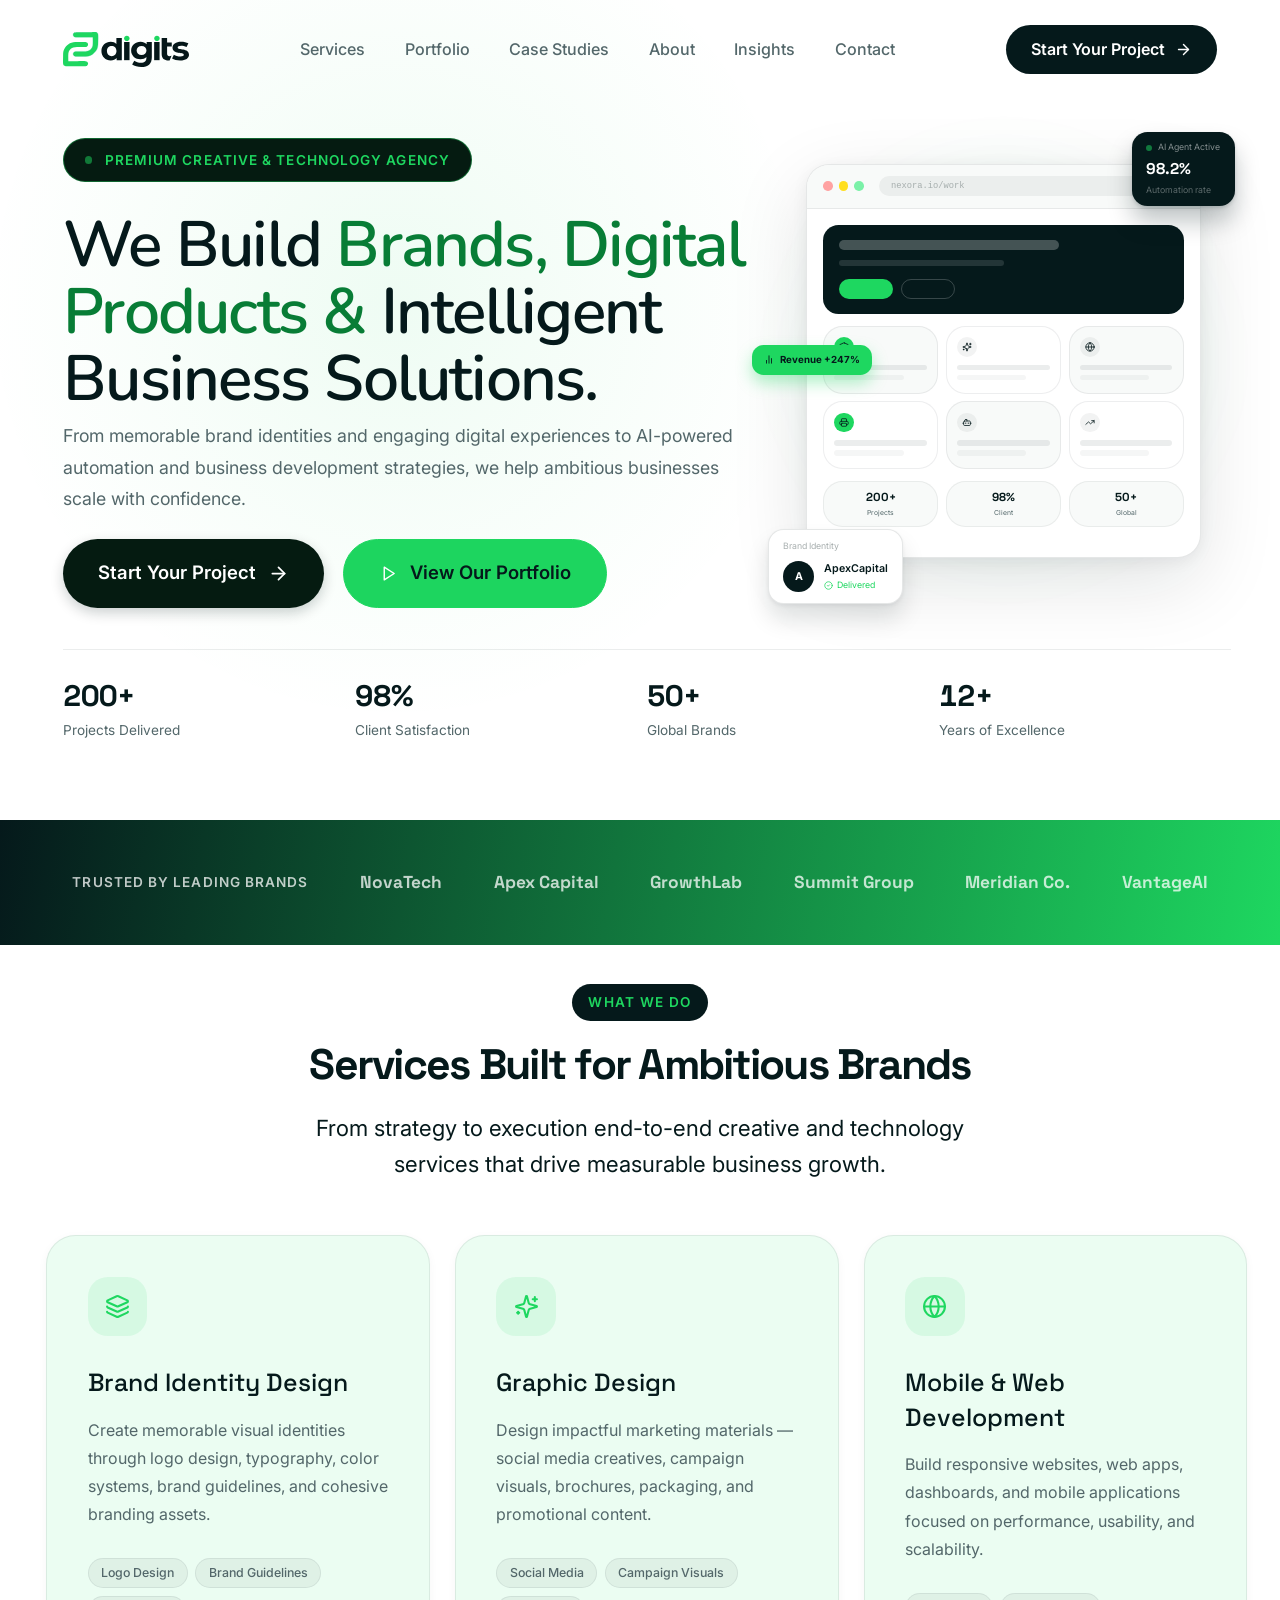
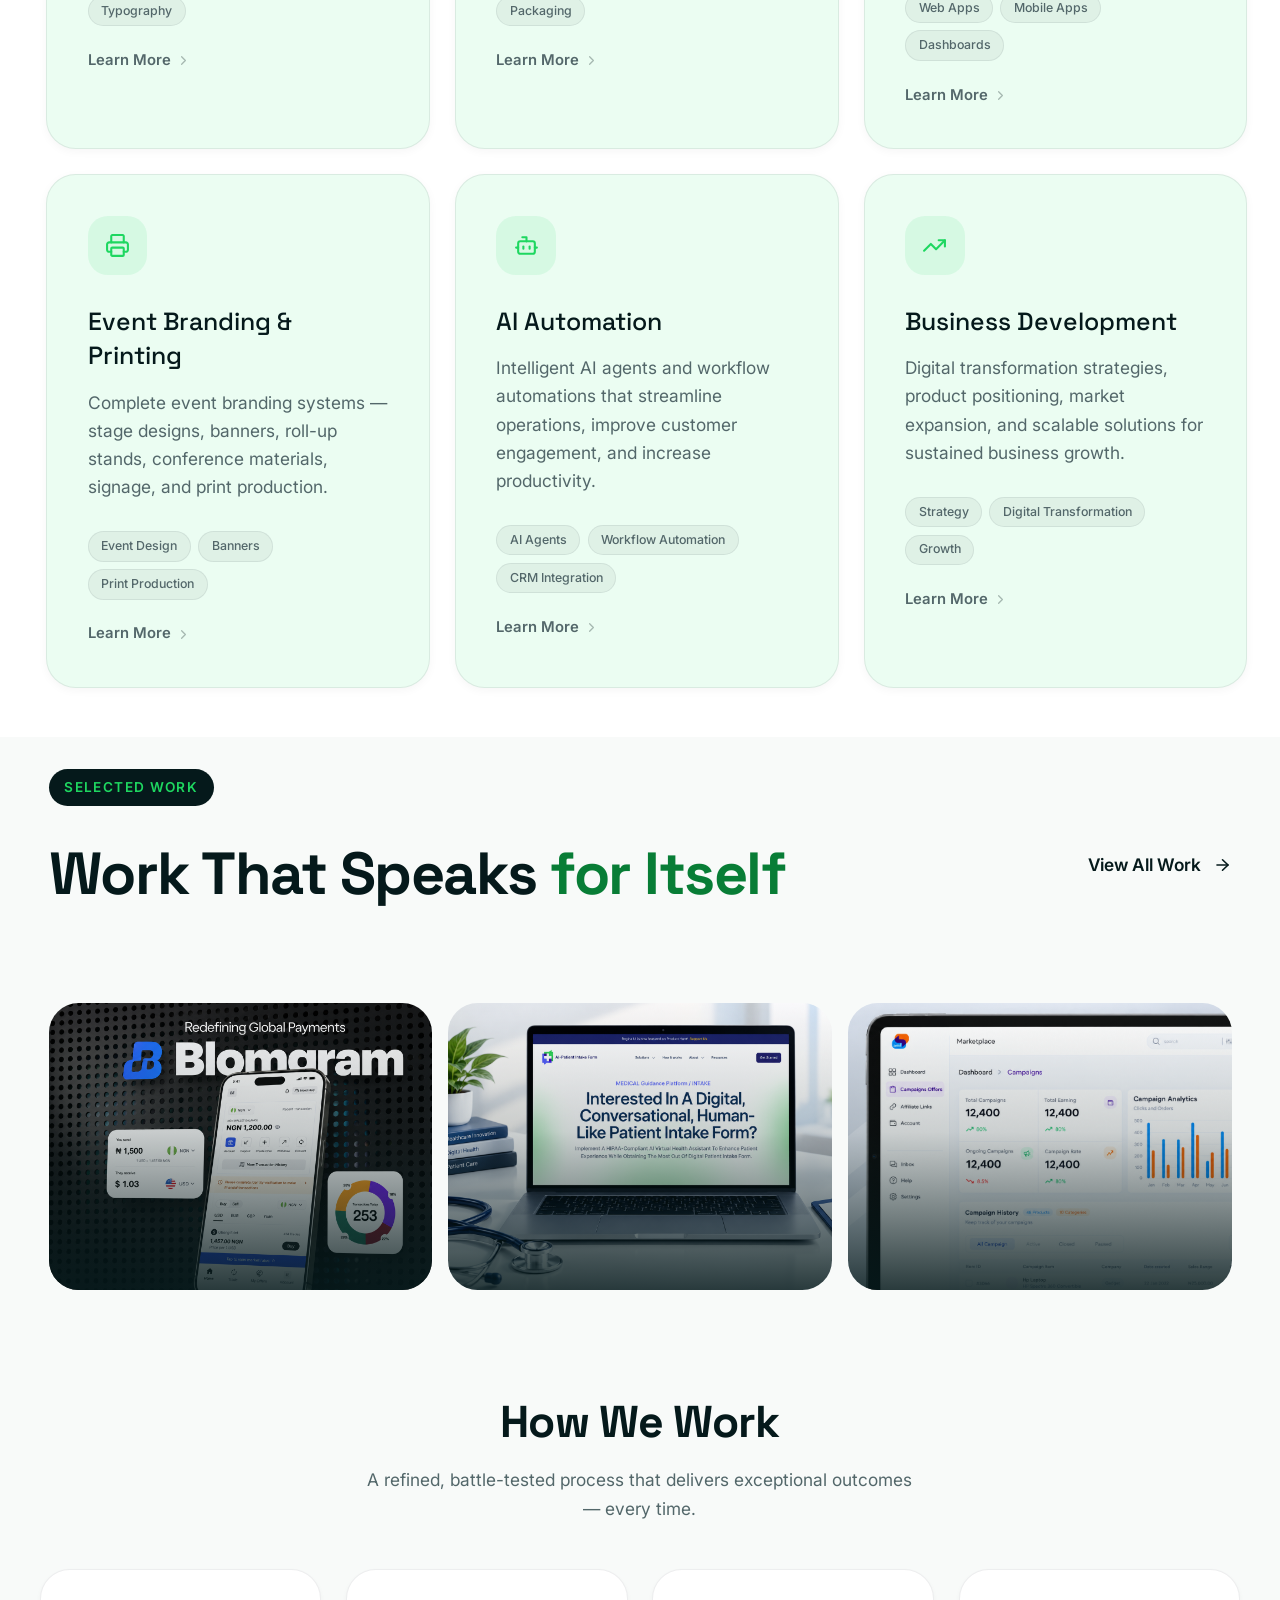
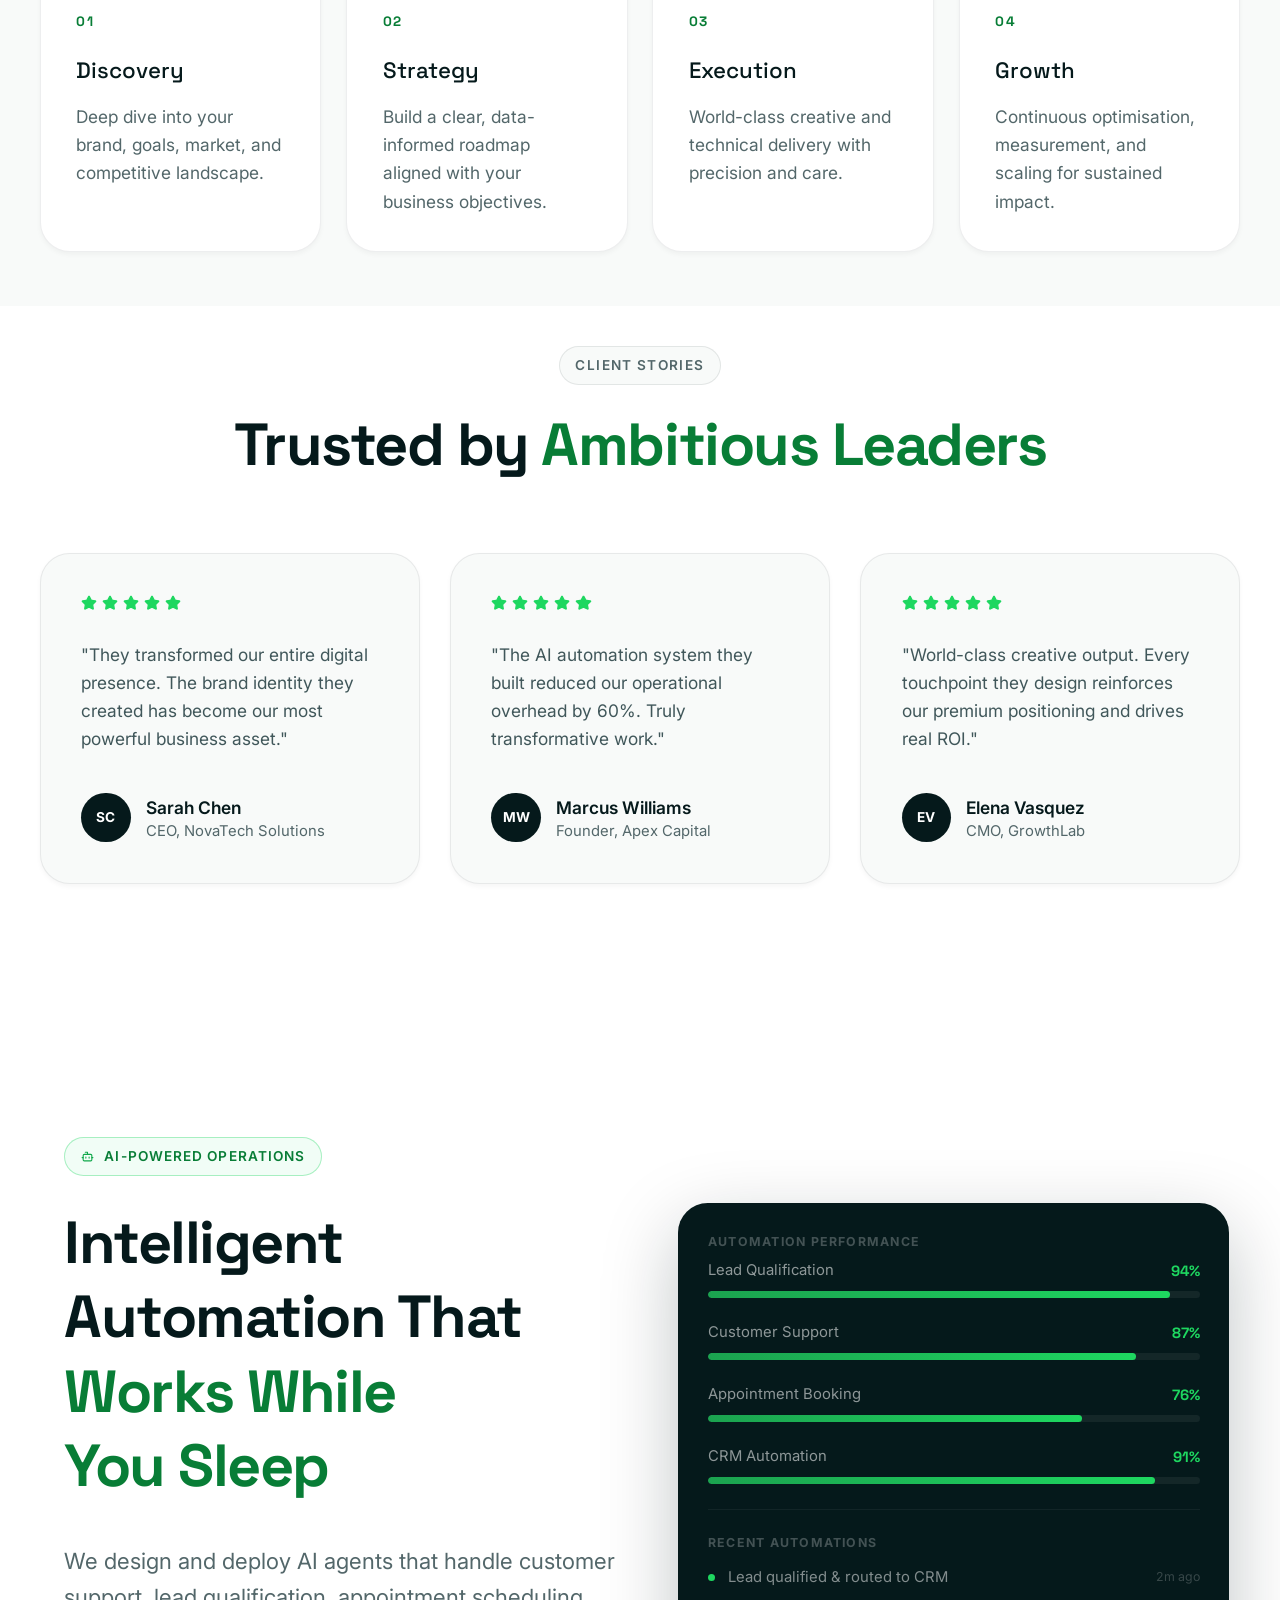
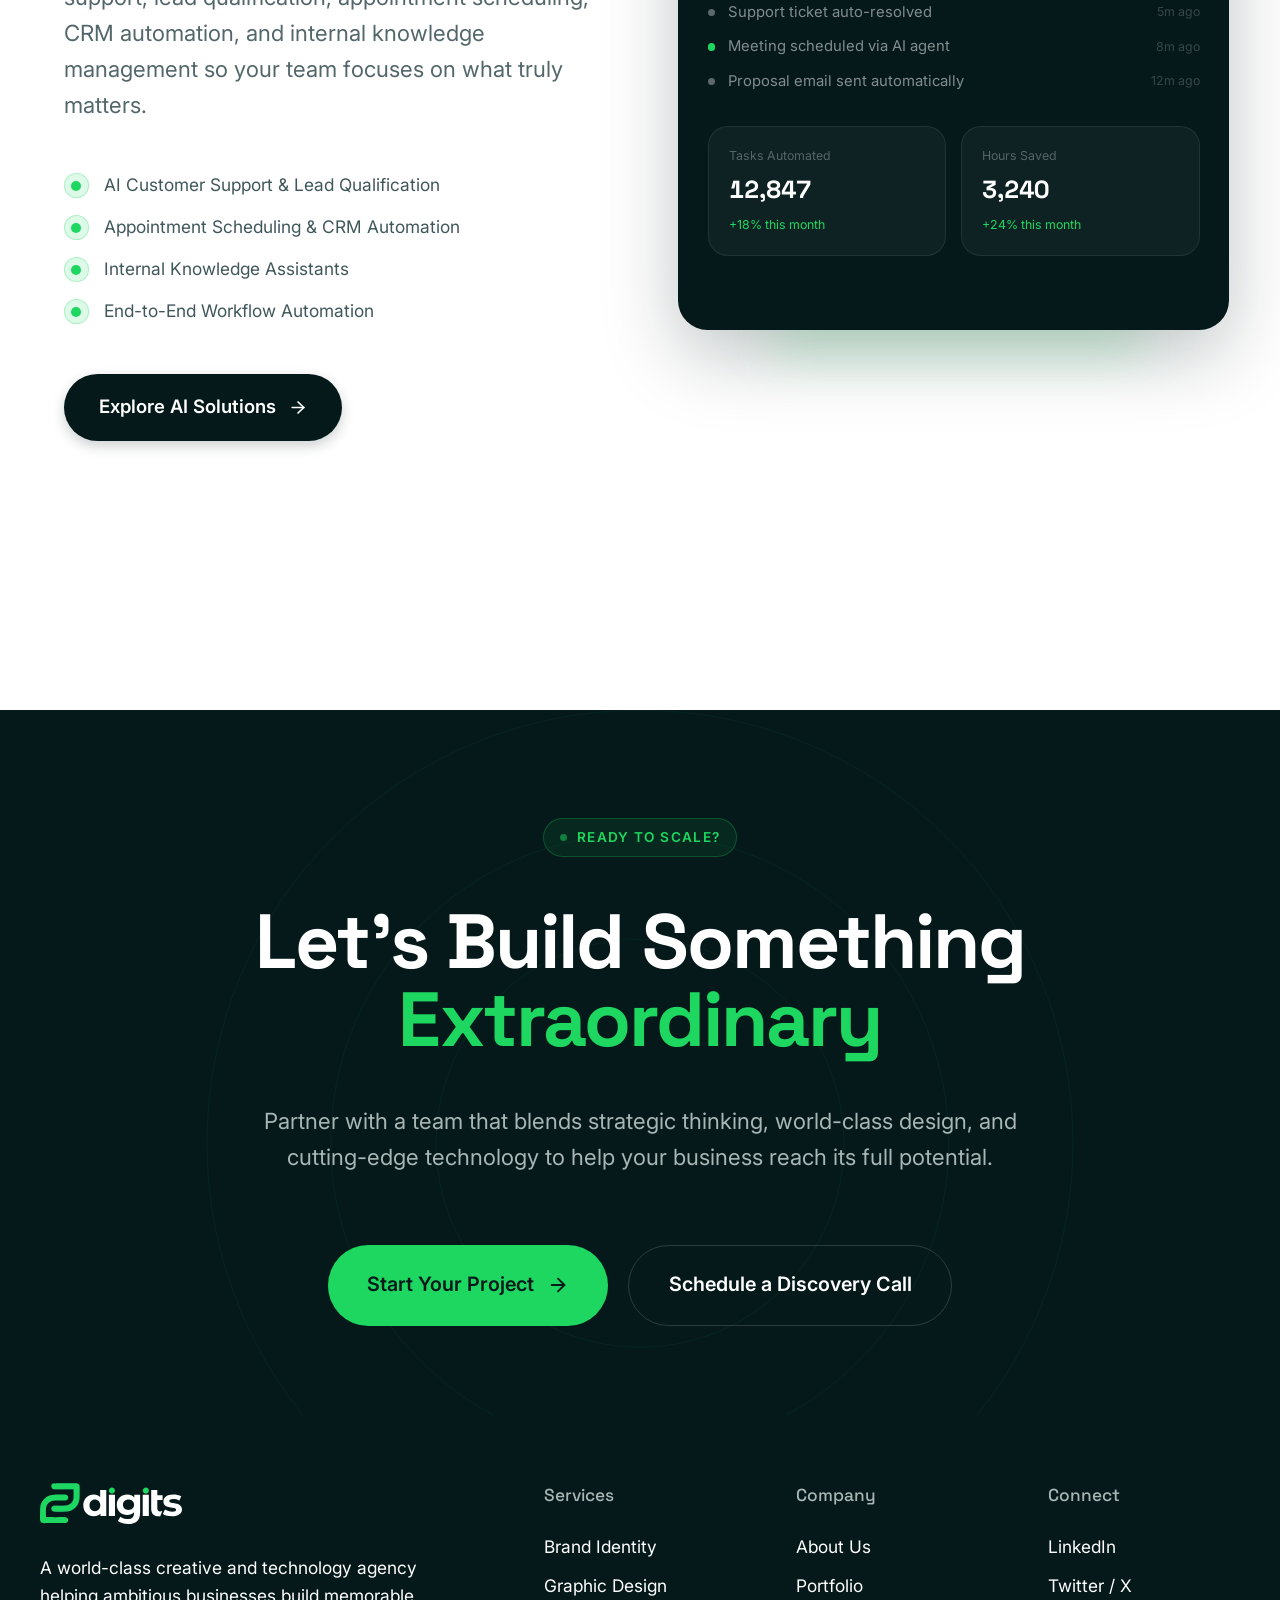
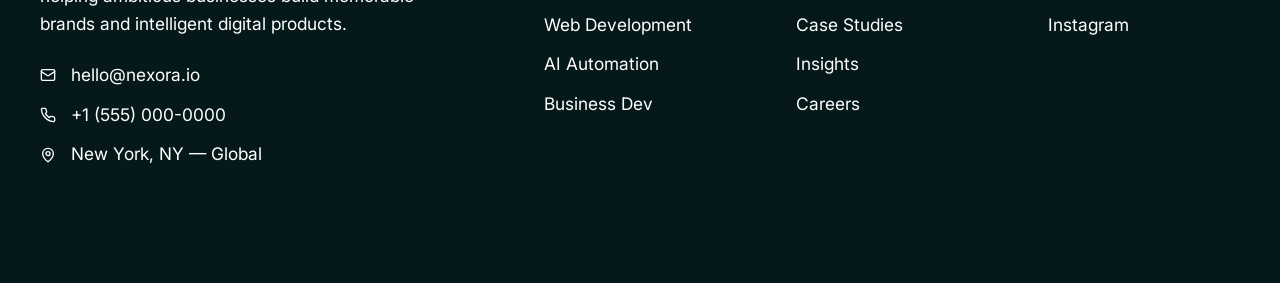
==== index.html @ 3fe33c88 "Publish deployable Two Digitals website" ====
<!doctype html><html lang="en"><head><meta charset="utf-8"><meta name="viewport" content="width=device-width, initial-scale=1"><meta name="description" content="Two Digitals — creative brand identities, digital products, intelligent automation, and business solutions."><meta name="theme-color" content="#05191b"><title>Two Digitals — Creative &amp; Technology Agency</title><link rel="stylesheet" href="styles.css"><link rel="preload" href="fonts/Inter-Variable.ttf" as="font" type="font/ttf" crossorigin><link rel="preload" href="fonts/Nunito-Variable.ttf" as="font" type="font/ttf" crossorigin><script src="site-config.js" defer></script><script src="site-runtime.js" defer></script><script src="app.js" defer></script><link rel="stylesheet" href="page-content.css"><script src="page-content-store.js" defer></script><script src="page-content.js" defer></script></head><body data-cms-page="home"><a class="skip-link" href="#services" data-cms-node="home-ac5f33daae8ad4">Skip to content</a><main class="site"><section class="hero" id="top" aria-labelledby="hero-title"><header class="header"><a href="#top" aria-label="Two Digitals home" data-cms-node="home-891ef8787518fb"><img src="assets/f1a41cef-80e0-47cd-9f32-ef1ed44f1dd8.svg" alt="Two Digitals" class="logo" width="141.264" height="40.4245" style="--asset-width:141.264;--asset-height:40.4245" decoding="async" data-cms-node="home-8f6d7c75d85b78"></a>
<button class="menu-toggle" aria-expanded="false" aria-controls="main-nav"><span></span><span></span><span class="sr-only" data-cms-node="home-7143fe4667f126">Toggle navigation</span></button>
<nav id="main-nav" aria-label="Main navigation"><a href="services.html" data-cms-node="home-4dedcd016817b3">Services</a><a href="portfolio.html" data-cms-node="home-bc2fc1d0bc9e3d">Portfolio</a><a href="case-studies.html" data-cms-node="home-ce0232e0b13c23">Case Studies</a><a href="#process" data-cms-node="home-308cd98606e629">About</a><a href="#automation" data-cms-node="home-358c5795430ea7">Insights</a><a href="contact.html" data-cms-node="home-e0560a283ea0f5">Contact</a></nav><a class="button button-dark" href="contact.html#project-form" data-cms-node="home-b2f22c00418587">Start Your Project<img src="assets/19a36aa6-f9a3-4a64-aa38-a41d34cc6672.svg" alt="" class="icon" width="19.4971" height="19.4971" style="--asset-width:19.4971;--asset-height:19.4971" decoding="async"></a></header><div class="hero-inner"><div class="hero-copy"><div class="label label-hero" data-cms-node="home-cc70b7300260fd"><i></i>Premium Creative &amp; Technology Agency</div>
<h1 id="hero-title" data-cms-node="home-72e454f043eee4">We Build <em data-cms-node="home-ed0c013b21b60f">Brands, Digital Products &amp;</em> Intelligent Business Solutions.</h1>
<p class="hero-description" data-cms-node="home-5c3111b41e8df9">From memorable brand identities and engaging digital experiences to AI-powered automation and business development strategies, we help ambitious businesses scale with confidence.</p><div class="hero-actions"><a class="button button-dark" href="contact.html#project-form" data-cms-node="home-e78ff504ca6ea2">Start Your Project<img src="assets/a33f4acb-6871-484a-98f1-b0fba6d52941.svg" alt="" class="icon" width="23.675" height="23.675" style="--asset-width:23.675;--asset-height:23.675" decoding="async"></a><a class="button button-green" href="portfolio.html" data-cms-node="home-bbfd8bd0b22415"><img src="assets/f153643b-6d29-4214-8913-5dd17e499737.svg" alt="" class="icon" width="19.4971" height="19.4971" style="--asset-width:19.4971;--asset-height:19.4971" decoding="async">View Our Portfolio</a></div></div><div class="hero-art" role="img" aria-label="Agency dashboard illustration: AI agent active, automation rate 98.2%, revenue up 247%, ApexCapital brand identity delivered.">
<div class="mini-browser"><div class="browser-chrome"><div class="traffic"><i></i><i></i><i></i></div><span data-cms-node="home-8d46338a965bff">nexora.io/work</span></div>
<div class="browser-content"><div class="mini-banner"><i></i><i></i><div><b></b><b></b></div></div><div class="mini-grid"><div class="mini-tile"><div class="mini-icon green"><img src="assets/005a57e9-3d0e-4453-a38b-a4ec7830dbe8.svg" alt="" class="icon" width="10.9411" height="10.9411" style="--asset-width:10.9411;--asset-height:10.9411" decoding="async"></div><i></i><i></i></div><div class="mini-tile"><div class="mini-icon "><img src="assets/d3a7d9d5-ac97-465c-a8c7-707f5d1ee912.svg" alt="" class="icon" width="10.9411" height="10.9411" style="--asset-width:10.9411;--asset-height:10.9411" decoding="async"></div><i></i><i></i></div><div class="mini-tile"><div class="mini-icon "><img src="assets/b7d1c509-103a-4040-a542-ba408139f984.svg" alt="" class="icon" width="10.9411" height="10.9411" style="--asset-width:10.9411;--asset-height:10.9411" decoding="async"></div><i></i><i></i></div><div class="mini-tile"><div class="mini-icon green"><img src="assets/62869e80-3101-46fb-a1a5-62264c1f899b.svg" alt="" class="icon" width="10.9411" height="10.9411" style="--asset-width:10.9411;--asset-height:10.9411" decoding="async"></div><i></i><i></i></div><div class="mini-tile"><div class="mini-icon "><img src="assets/c97d7fee-d8ed-497c-91b6-42fcd9485c6e.svg" alt="" class="icon" width="10.9411" height="10.9411" style="--asset-width:10.9411;--asset-height:10.9411" decoding="async"></div><i></i><i></i></div><div class="mini-tile"><div class="mini-icon "><img src="assets/fd3e05b6-5e17-4385-952d-7a5c757126df.svg" alt="" class="icon" width="10.9411" height="10.9411" style="--asset-width:10.9411;--asset-height:10.9411" decoding="async"></div><i></i><i></i></div></div><div class="mini-stats"><div><strong data-cms-node="home-cd82185d840baf">200+</strong><span data-cms-node="home-1afd85f9ae119c">Projects</span></div><div><strong data-cms-node="home-fee65a1b3b1994">98%</strong><span data-cms-node="home-68694f6875a006">Client</span></div><div><strong data-cms-node="home-d15ca19f4321d7">50+</strong><span data-cms-node="home-d044d1fe954da2">Global</span></div></div></div></div>
<div class="agent-status"><span data-cms-node="home-5fb6c4bf8bcca7"><i></i>AI Agent Active</span><strong data-cms-node="home-d6fb6a3ee39c30">98.2%</strong><small data-cms-node="home-164c607a73cae6">Automation rate</small></div>
<div class="delivered"><small data-cms-node="home-89d328b6d52406">Brand Identity</small><div><b data-cms-node="home-98e7112f136ef7">A</b><div><strong data-cms-node="home-06ce65a4d5505a">ApexCapital</strong><span data-cms-node="home-adb42f0e6ccff9"><img src="assets/21d180bd-6837-4dee-82ae-116abae11922.svg" alt="" class="icon" width="9.847" height="9.847" style="--asset-width:9.847;--asset-height:9.847" decoding="async">Delivered</span></div></div></div>
<div class="revenue"><img src="assets/c7ade02b-1b58-4820-ab9b-3e994dc5bbd5.svg" alt="" class="icon" width="12.0352" height="12.0352" style="--asset-width:12.0352;--asset-height:12.0352" decoding="async"><strong data-cms-node="home-083d5e27883904">Revenue +247%</strong></div></div>
<div class="hero-stats"><div><strong data-cms-node="home-104d0232e50f16">200+</strong><span data-cms-node="home-31fcb939b020d2">Projects Delivered</span></div><div><strong data-cms-node="home-9b4cf707a28893">98%</strong><span data-cms-node="home-71afee157781d2">Client Satisfaction</span></div><div><strong data-cms-node="home-4c749bdbd5bf8e">50+</strong><span data-cms-node="home-c183674920fda5">Global Brands</span></div><div><strong data-cms-node="home-86745280bf936f">12+</strong><span data-cms-node="home-39585b3e3a38e9">Years of Excellence</span></div></div></div></section><section class="brands" aria-label="Trusted by leading brands"><strong data-cms-node="home-64f04aae4a1bdf">Trusted by leading brands</strong><span data-cms-node="home-f31c3e2962b0bc">NovaTech</span><span data-cms-node="home-c69cf0102e5b14">Apex Capital</span><span data-cms-node="home-0870e517c88b4c">GrowthLab</span><span data-cms-node="home-2e1b6d6dcc7cc5">Summit Group</span><span data-cms-node="home-4ad41e019c9140">Meridian Co.</span><span data-cms-node="home-4cc07c52157c6a">VantageAI</span></section><section class="services" id="services" aria-labelledby="services-title"><div class="services-intro"><span class="label label-dark" data-cms-node="home-1ca0e3abfc6422">What We Do</span><h2 id="services-title" data-cms-node="home-f651901fb740e7">Services Built for Ambitious Brands</h2><p data-cms-node="home-ed20323cc21d69">From strategy to execution end-to-end creative and technology services that drive measurable business growth.</p></div><div class="service-grid"><article class="service-card" id="service-1" data-node-id="246:263"><div class="service-icon"><img src="assets/9544ed13-32fe-46a5-b157-4ce9c168fc1d.svg" alt="" class="icon" width="27.853" height="27.853" style="--asset-width:27.853;--asset-height:27.853" decoding="async"></div><h3 data-cms-node="home-84b7592a0aa60d">Brand Identity Design</h3><p data-cms-node="home-d1ee402e80027e">Create memorable visual identities through logo design, typography, color systems, brand guidelines, and cohesive branding assets.</p><ul class="chips"><li data-cms-node="home-dfccfa24ac7cf3">Logo Design</li><li data-cms-node="home-5a6d116e9a1f23">Brand Guidelines</li><li data-cms-node="home-0236693b133f4a">Typography</li></ul><a class="learn-more" href="contact.html" data-cms-node="home-85072829fe5116">Learn More<img src="assets/ecef76b4-afb3-4211-b327-5923c69f875d.svg" alt="" class="icon" width="16.7118" height="16.7118" style="--asset-width:16.7118;--asset-height:16.7118" decoding="async"></a></article><article class="service-card" id="service-2" data-node-id="246:294"><div class="service-icon"><img src="assets/edd689e9-589a-4da1-8c56-413c22c93f0a.svg" alt="" class="icon" width="27.853" height="27.853" style="--asset-width:27.853;--asset-height:27.853" decoding="async"></div><h3 data-cms-node="home-9b2711e855b2d1">Graphic Design</h3><p data-cms-node="home-98af3c09bc4d87">Design impactful marketing materials — social media creatives, campaign visuals, brochures, packaging, and promotional content.</p><ul class="chips"><li data-cms-node="home-4c3440e05e7e1a">Social Media</li><li data-cms-node="home-7bf2d92eaed8c5">Campaign Visuals</li><li data-cms-node="home-6def5431d99edd">Packaging</li></ul><a class="learn-more" href="contact.html" data-cms-node="home-672dc640e74c7e">Learn More<img src="assets/9de8311b-e292-4d5a-a81d-4b359261a067.svg" alt="" class="icon" width="16.7118" height="16.7118" style="--asset-width:16.7118;--asset-height:16.7118" decoding="async"></a></article><article class="service-card" id="service-3" data-node-id="246:327"><div class="service-icon"><img src="assets/a7a4c583-4c26-4a8c-83bc-715a44ef5e64.svg" alt="" class="icon" width="27.853" height="27.853" style="--asset-width:27.853;--asset-height:27.853" decoding="async"></div><h3 data-cms-node="home-e6ca50bd104672">Mobile &amp; Web Development</h3><p data-cms-node="home-275389b30e6d3e">Build responsive websites, web apps, dashboards, and mobile applications focused on performance, usability, and scalability.</p><ul class="chips"><li data-cms-node="home-c52c5207c42fc2">Web Apps</li><li data-cms-node="home-c01d408e64523b">Mobile Apps</li><li data-cms-node="home-b62d4bbb221db0">Dashboards</li></ul><a class="learn-more" href="contact.html" data-cms-node="home-2c24568409b64f">Learn More<img src="assets/b7f8ef55-5797-4660-b5e7-7af8d7b7ce7e.svg" alt="" class="icon" width="16.7118" height="16.7118" style="--asset-width:16.7118;--asset-height:16.7118" decoding="async"></a></article><article class="service-card" id="service-4" data-node-id="246:358"><div class="service-icon"><img src="assets/f15b2b5d-e567-4c88-b076-067cb05b3802.svg" alt="" class="icon" width="27.853" height="27.853" style="--asset-width:27.853;--asset-height:27.853" decoding="async"></div><h3 data-cms-node="home-feca916e13aa82">Event Branding &amp; Printing</h3><p data-cms-node="home-60c2a47b7ba5a2">Complete event branding systems — stage designs, banners, roll-up stands, conference materials, signage, and print production.</p><ul class="chips"><li data-cms-node="home-2987490a5cc347">Event Design</li><li data-cms-node="home-8de609eba8265f">Banners</li><li data-cms-node="home-4614edd921d01e">Print Production</li></ul><a class="learn-more" href="contact.html" data-cms-node="home-030b171f9f844b">Learn More<img src="assets/84eddfde-8529-4e0b-8593-9d252ae0e8f3.svg" alt="" class="icon" width="16.7118" height="16.7118" style="--asset-width:16.7118;--asset-height:16.7118" decoding="async"></a></article><article class="service-card" id="service-5" data-node-id="246:389"><div class="service-icon"><img src="assets/9658b485-6ac5-4455-9db8-76debad1327c.svg" alt="" class="icon" width="27.853" height="27.853" style="--asset-width:27.853;--asset-height:27.853" decoding="async"></div><h3 data-cms-node="home-228dcc55370000">AI Automation</h3><p data-cms-node="home-26acfded9b1900">Intelligent AI agents and workflow automations that streamline operations, improve customer engagement, and increase productivity.</p><ul class="chips"><li data-cms-node="home-c2828035c358ba">AI Agents</li><li data-cms-node="home-2a6245b7474a7d">Workflow Automation</li><li data-cms-node="home-28bfb072293f3d">CRM Integration</li></ul><a class="learn-more" href="contact.html" data-cms-node="home-ef45f2aa9d8244">Learn More<img src="assets/4eddc8b4-453f-4151-b189-6edd65f3834a.svg" alt="" class="icon" width="16.7118" height="16.7118" style="--asset-width:16.7118;--asset-height:16.7118" decoding="async"></a></article><article class="service-card" id="service-6" data-node-id="246:423"><div class="service-icon"><img src="assets/983b1d27-683e-49b1-8e90-9db763896f44.svg" alt="" class="icon" width="27.853" height="27.853" style="--asset-width:27.853;--asset-height:27.853" decoding="async"></div><h3 data-cms-node="home-3f3290531d45bf">Business Development</h3><p data-cms-node="home-13567d4535904b">Digital transformation strategies, product positioning, market expansion, and scalable solutions for sustained business growth.</p><ul class="chips"><li data-cms-node="home-073214a5f9c1fb">Strategy</li><li data-cms-node="home-c56e7ccc671b36">Digital Transformation</li><li data-cms-node="home-9bc340179040ae">Growth</li></ul><a class="learn-more" href="contact.html" data-cms-node="home-0501cbfdef9f6a">Learn More<img src="assets/8de8192d-b8fc-45a5-87da-412259a64fc9.svg" alt="" class="icon" width="16.7118" height="16.7118" style="--asset-width:16.7118;--asset-height:16.7118" decoding="async"></a></article></div></section><section class="work" id="portfolio" aria-labelledby="work-title"><div class="work-heading"><div><span class="label label-dark" data-cms-node="home-87002fc1f09e8d">Selected Work</span><h2 id="work-title" data-cms-node="home-408623c78b1690">Work That Speaks <em data-cms-node="home-1f6467acb84a9f">for Itself</em></h2></div><a href="portfolio.html" class="work-link" data-cms-node="home-b4e9d928e97b0a">View All Work<img src="assets/fdee8e93-628e-4bfb-84c7-6b5815dbb955.svg" alt="" class="icon" width="20.8897" height="20.8897" style="--asset-width:20.8897;--asset-height:20.8897" decoding="async"></a></div><div class="project-grid" id="project-grid"><button class="project project-1" data-image="assets/0df3d80a-139b-4f36-b18b-d4d8526f23ed.png" data-caption="Blomgram global payments brand and mobile application" aria-label="View Blomgram global payments brand and mobile application"><img src="assets/0df3d80a-139b-4f36-b18b-d4d8526f23ed.png" alt="Blomgram global payments brand and mobile application" class="" decoding="async" data-cms-node="home-6e30cd7d31213b"><span class="project-shade"></span></button><button class="project project-2" data-image="assets/b9511f51-7907-4824-adde-898b96e68970.png" data-caption="Patient intake platform displayed on a laptop" aria-label="View Patient intake platform displayed on a laptop"><img src="assets/b9511f51-7907-4824-adde-898b96e68970.png" alt="Patient intake platform displayed on a laptop" class="" decoding="async" data-cms-node="home-9b47cbe15f771f"><span class="project-shade"></span></button><button class="project project-3" data-image="assets/fab86b58-fef9-4320-97f7-16a36c2a78eb.png" data-caption="Campaign marketplace analytics dashboard" aria-label="View Campaign marketplace analytics dashboard"><img src="assets/fab86b58-fef9-4320-97f7-16a36c2a78eb.png" alt="Campaign marketplace analytics dashboard" class="" decoding="async" data-cms-node="home-b7a1d7f1491701"><span class="project-shade"></span></button></div></section><section class="process" id="process" aria-labelledby="process-title"><h2 id="process-title" data-cms-node="home-4f90ca80787168">How We Work</h2><p class="process-intro" data-cms-node="home-6a4898959edfaa">A refined, battle-tested process that delivers exceptional outcomes — every time.</p><div class="process-grid"><article><span class="step" data-cms-node="home-832025b6862e69">01</span><h3 data-cms-node="home-210888a4bd0f76">Discovery</h3><p data-cms-node="home-e7cbc16aac3a17">Deep dive into your brand, goals, market, and competitive landscape.</p></article><article><span class="step" data-cms-node="home-f94e349aadb0e5">02</span><h3 data-cms-node="home-1464c7dbf7d413">Strategy</h3><p data-cms-node="home-3c066cb6e56b07">Build a clear, data-informed roadmap aligned with your business objectives.</p></article><article><span class="step" data-cms-node="home-8e4cabe78f1521">03</span><h3 data-cms-node="home-0a9e6493bac665">Execution</h3><p data-cms-node="home-68ff308c90bd4a">World-class creative and technical delivery with precision and care.</p></article><article><span class="step" data-cms-node="home-247f3822c1d5c8">04</span><h3 data-cms-node="home-5737a912e42bba">Growth</h3><p data-cms-node="home-8d5153de536063">Continuous optimisation, measurement, and scaling for sustained impact.</p></article></div></section><section class="stories" id="stories" aria-labelledby="stories-title"><span class="label label-muted" data-cms-node="home-9c3a6bd9153dd4">Client Stories</span><h2 id="stories-title" data-cms-node="home-efa721d8ad9d97">Trusted by <em class="gradient-text" data-cms-node="home-b2539f9a2a8f08">Ambitious Leaders</em></h2><div class="story-grid"><figure class="testimonial"><div class="stars" aria-label="5 out of 5 stars"><img src="assets/5eba249d-2e50-4c42-8504-c34359a7dbde.svg" alt="" class="icon" width="18.1044" height="18.1044" style="--asset-width:18.1044;--asset-height:18.1044" decoding="async"><img src="assets/5f9911fd-0d78-460c-99a4-62e9c7a8fcca.svg" alt="" class="icon" width="18.1044" height="18.1044" style="--asset-width:18.1044;--asset-height:18.1044" decoding="async"><img src="assets/b582a85e-9e18-463a-8851-2625f681bb8b.svg" alt="" class="icon" width="18.1044" height="18.1044" style="--asset-width:18.1044;--asset-height:18.1044" decoding="async"><img src="assets/7ed73576-3d6e-4878-933b-1c40d9ad7a99.svg" alt="" class="icon" width="18.1044" height="18.1044" style="--asset-width:18.1044;--asset-height:18.1044" decoding="async"><img src="assets/e9f81f71-90a2-463c-ac6b-d875b8b7cc52.svg" alt="" class="icon" width="18.1044" height="18.1044" style="--asset-width:18.1044;--asset-height:18.1044" decoding="async"></div><blockquote data-cms-node="home-f907a4037c48ff">"They transformed our entire digital presence. The brand identity they created has become our most powerful business asset."</blockquote><figcaption><b class="avatar" data-cms-node="home-fe1cc7d3ad6bf5">SC</b><div><strong data-cms-node="home-28a84f0515b1ed">Sarah Chen</strong><span data-cms-node="home-a1ff88267343f6">CEO, NovaTech Solutions</span></div></figcaption></figure><figure class="testimonial"><div class="stars" aria-label="5 out of 5 stars"><img src="assets/4425d1fa-1ed7-4663-8c09-d682dad5b7cc.svg" alt="" class="icon" width="18.1044" height="18.1044" style="--asset-width:18.1044;--asset-height:18.1044" decoding="async"><img src="assets/3f20cb82-7ce1-4c76-b638-de4ec56f8d38.svg" alt="" class="icon" width="18.1044" height="18.1044" style="--asset-width:18.1044;--asset-height:18.1044" decoding="async"><img src="assets/278077a6-0f32-49c4-921b-071a77b44f56.svg" alt="" class="icon" width="18.1044" height="18.1044" style="--asset-width:18.1044;--asset-height:18.1044" decoding="async"><img src="assets/4ecb8f03-e538-4efd-88fa-84bfa717950c.svg" alt="" class="icon" width="18.1044" height="18.1044" style="--asset-width:18.1044;--asset-height:18.1044" decoding="async"><img src="assets/3e0d26af-308f-4cca-a2d1-75d2a42e04bf.svg" alt="" class="icon" width="18.1044" height="18.1044" style="--asset-width:18.1044;--asset-height:18.1044" decoding="async"></div><blockquote data-cms-node="home-bf234ad7e9df3b">"The AI automation system they built reduced our operational overhead by 60%. Truly transformative work."</blockquote><figcaption><b class="avatar" data-cms-node="home-f4e28d9ad3f283">MW</b><div><strong data-cms-node="home-be0fbd99e13bd0">Marcus Williams</strong><span data-cms-node="home-a82790e53f1c33">Founder, Apex Capital</span></div></figcaption></figure><figure class="testimonial"><div class="stars" aria-label="5 out of 5 stars"><img src="assets/5a53cfc4-eece-4932-b940-42bc730d22aa.svg" alt="" class="icon" width="18.1044" height="18.1044" style="--asset-width:18.1044;--asset-height:18.1044" decoding="async"><img src="assets/40b78763-7762-44a0-bdf7-06bea930fa77.svg" alt="" class="icon" width="18.1044" height="18.1044" style="--asset-width:18.1044;--asset-height:18.1044" decoding="async"><img src="assets/6817978c-307d-47fe-9cb4-8c35e9bcf307.svg" alt="" class="icon" width="18.1044" height="18.1044" style="--asset-width:18.1044;--asset-height:18.1044" decoding="async"><img src="assets/69c04834-ff11-4874-a2ee-3ea0b4202d8c.svg" alt="" class="icon" width="18.1044" height="18.1044" style="--asset-width:18.1044;--asset-height:18.1044" decoding="async"><img src="assets/7b2fe4d4-6336-49a6-aad3-53d7903d4b66.svg" alt="" class="icon" width="18.1044" height="18.1044" style="--asset-width:18.1044;--asset-height:18.1044" decoding="async"></div><blockquote data-cms-node="home-cbe3566f6aa5c3">"World-class creative output. Every touchpoint they design reinforces our premium positioning and drives real ROI."</blockquote><figcaption><b class="avatar" data-cms-node="home-2be8f0a7441872">EV</b><div><strong data-cms-node="home-3b14eb3ed182a6">Elena Vasquez</strong><span data-cms-node="home-99396c55f49e9b">CMO, GrowthLab</span></div></figcaption></figure></div></section><section class="automation" id="automation" aria-labelledby="ai-title"><div class="ai-copy"><span class="label label-ai" data-cms-node="home-5ae985377c6a74"><img src="assets/95460492-5f00-4572-b5b7-e4753ab24dd3.svg" alt="" class="icon" width="15.3191" height="15.3191" style="--asset-width:15.3191;--asset-height:15.3191" decoding="async">AI-Powered Operations</span><h2 id="ai-title" data-cms-node="home-66b6a7cc727c15">Intelligent<br>Automation That<br><em class="gradient-text" data-cms-node="home-688786f9123c6d">Works While<br>You Sleep</em></h2><p data-cms-node="home-4cea84c7e1d8a7">We design and deploy AI agents that handle customer support, lead qualification, appointment scheduling, CRM automation, and internal knowledge management so your team focuses on what truly matters.</p><ul class="ai-features"><li data-cms-node="home-96ba72719fc3e6"><i></i>AI Customer Support &amp; Lead Qualification</li><li data-cms-node="home-7616cf0b531d7f"><i></i>Appointment Scheduling &amp; CRM Automation</li><li data-cms-node="home-11cc39a3732220"><i></i>Internal Knowledge Assistants</li><li data-cms-node="home-5c1a1459712748"><i></i>End-to-End Workflow Automation</li></ul><a class="button button-dark" href="mailto:hello@nexora.io?subject=AI%20solutions%20inquiry" data-cms-node="home-84e745c911a1ad">Explore AI Solutions<img src="assets/da53840c-9a75-420b-a815-b206fb67b907.svg" alt="" class="icon" width="22.2824" height="22.2824" style="--asset-width:22.2824;--asset-height:22.2824" decoding="async"></a></div>
<div class="ai-dashboard" aria-label="Illustrative automation dashboard"><h3 data-cms-node="home-9cf5d9c021d7d7">Automation Performance</h3><div class="performance-row"><div><span data-cms-node="home-b201d41fee213c">Lead Qualification</span><strong data-cms-node="home-30523811cbdbe7">94%</strong></div><div class="track"><i style="--progress:94%"></i></div></div><div class="performance-row"><div><span data-cms-node="home-d3ea0e712e4cc7">Customer Support</span><strong data-cms-node="home-922d87c99bcd15">87%</strong></div><div class="track"><i style="--progress:87%"></i></div></div><div class="performance-row"><div><span data-cms-node="home-868cab0d275c6f">Appointment Booking</span><strong data-cms-node="home-46c5a063984110">76%</strong></div><div class="track"><i style="--progress:76%"></i></div></div><div class="performance-row"><div><span data-cms-node="home-f0ef57e81680a9">CRM Automation</span><strong data-cms-node="home-0b8c6e3bb35924">91%</strong></div><div class="track"><i style="--progress:91%"></i></div></div><div class="recent"><h3 data-cms-node="home-3248fb890b766b">Recent Automations</h3><ul><li><i></i><span data-cms-node="home-1e589521f7c350">Lead qualified &amp; routed to CRM</span><time data-cms-node="home-9220e364f9417d">2m ago</time></li><li><i></i><span data-cms-node="home-e91274d71807a0">Support ticket auto-resolved</span><time data-cms-node="home-9a16c5ec973c4e">5m ago</time></li><li><i></i><span data-cms-node="home-ccad9327696229">Meeting scheduled via AI agent</span><time data-cms-node="home-343fa31b541681">8m ago</time></li><li><i></i><span data-cms-node="home-9a9136c933f936">Proposal email sent automatically</span><time data-cms-node="home-24779b341d9a6d">12m ago</time></li></ul></div><div class="dashboard-metrics"><div><span data-cms-node="home-14224635cc0dcf">Tasks Automated</span><strong data-cms-node="home-3ae015a827a11b">12,847</strong><small data-cms-node="home-04f64c7d07cdac">+18% this month</small></div><div><span data-cms-node="home-2fb092a89823ac">Hours Saved</span><strong data-cms-node="home-cc7509606ac01a">3,240</strong><small data-cms-node="home-a6278adec00932">+24% this month</small></div></div></div></section><section class="closing" aria-labelledby="closing-title"><div class="rings" aria-hidden="true"><i></i><i></i><i></i></div><div class="closing-content"><span class="label label-ready" data-cms-node="home-28fe5195eeb440"><i></i>Ready to Scale?</span><h2 id="closing-title" data-cms-node="home-eb581a851b2024">Let’s Build Something<br><em class="gradient-text" data-cms-node="home-3b1e0116164631">Extraordinary</em></h2><p data-cms-node="home-bc412e43e6d567">Partner with a team that blends strategic thinking, world-class design, and cutting-edge technology to help your business reach its full potential.</p><div class="closing-actions"><a class="button button-green-dark" href="contact.html#project-form" data-cms-node="home-9fc3b809e1293b">Start Your Project<img src="assets/20877bd1-09ca-4036-8758-a86f2140fe9f.svg" alt="" class="icon" width="25.0677" height="25.0677" style="--asset-width:25.0677;--asset-height:25.0677" decoding="async"></a><a class="button button-outline" href="#contact" data-cms-node="home-da50c4f4ebde0d">Schedule a Discovery Call</a></div></div></section><footer id="contact" class="footer"><div class="footer-grid"><div class="footer-brand"><a href="#top" aria-label="Two Digitals home" data-cms-node="home-93f58dde798ba5"><img src="assets/571752cb-f608-4d13-aefe-047a80cf65f2.svg" alt="Two Digitals" class="footer-logo" width="160.135" height="45.8245" style="--asset-width:160.135;--asset-height:45.8245" decoding="async" data-cms-node="home-faa72997689f6e"></a><p data-cms-node="home-fe3f5f8ae8e61c">A world-class creative and technology agency helping ambitious businesses build memorable brands and intelligent digital products.</p><address><a href="mailto:hello@nexora.io" data-contact-email data-cms-node="home-e2038a67dad976"><img src="assets/45481adf-ecf1-4b77-88ba-714ab7c2a475.svg" alt="" class="icon" width="18.1044" height="18.1044" style="--asset-width:18.1044;--asset-height:18.1044" decoding="async"><span data-cms-node="home-2be1acd03f971e">hello@nexora.io</span></a><a href="tel:+15550000000" data-contact-phone data-cms-node="home-1f8f38e41e5b72"><img src="assets/14ea5b0e-943f-4c4b-b22b-797b0e64858a.svg" alt="" class="icon" width="18.1044" height="18.1044" style="--asset-width:18.1044;--asset-height:18.1044" decoding="async"><span data-cms-node="home-0b271b4c811a8f">+1 (555) 000-0000</span></a><span data-contact-location><img src="assets/e4a503a3-e187-49ab-8f44-4446b245cf71.svg" alt="" class="icon" width="18.1044" height="18.1044" style="--asset-width:18.1044;--asset-height:18.1044" decoding="async"><span data-cms-node="home-b27ce867cb161e">New York, NY — Global</span></span></address></div>
<div><h3 class="footer-heading" data-cms-node="home-e615c6f3d658c1">Services</h3><a href="services.html#service-1" data-cms-node="home-f44199e034cc53">Brand Identity</a><a href="services.html#service-2" data-cms-node="home-4e8a276ffe85bf">Graphic Design</a><a href="services.html#service-3" data-cms-node="home-255474490825e7">Web Development</a><a href="services.html#service-5" data-cms-node="home-ece0671174fbb4">AI Automation</a><a href="services.html#service-6" data-cms-node="home-fca40fae100319">Business Dev</a></div>
<div><h3 class="footer-heading" data-cms-node="home-740096ac3683cb">Company</h3><a href="#process" data-cms-node="home-c66fe9304099a7">About Us</a><a href="portfolio.html" data-cms-node="home-2619031c007313">Portfolio</a><a href="case-studies.html" data-cms-node="home-afa3d2cd3f34b6">Case Studies</a><a href="#automation" data-cms-node="home-8424e3d602cff2">Insights</a><a href="#contact" data-cms-node="home-973bf84f71ff5b">Careers</a></div>
<div><h3 class="footer-heading" data-cms-node="home-ad71ab7ea9554b">Connect</h3><a href="#contact" data-social="linkedin" data-cms-node="home-faed0d79b2c970">LinkedIn</a><a href="#contact" data-social="twitter" data-cms-node="home-f8cb634b1ad2bd">Twitter / X</a><a href="#contact" data-social="instagram" data-cms-node="home-4fe75b0a4be476">Instagram</a></div></div></footer></main><dialog id="project-dialog" aria-labelledby="project-caption"><button class="dialog-close" aria-label="Close project preview" data-cms-node="home-357baaa3603fd7">Close</button><img id="project-preview" src="assets/0df3d80a-139b-4f36-b18b-d4d8526f23ed.png" alt=""><p id="project-caption"></p></dialog><div class="toast" role="status" aria-live="polite" hidden></div></body></html>
---- styles.css ----
@font-face{font-family:Inter;src:url('fonts/Inter-Variable.ttf') format('truetype');font-weight:100 900;font-display:swap}
@font-face{font-family:'Space Grotesk';src:url('fonts/SpaceGrotesk-Variable.ttf') format('truetype');font-weight:300 700;font-display:swap}
@font-face{font-family:Nunito;src:url('fonts/Nunito-Variable.ttf') format('truetype');font-weight:200 1000;font-display:swap}
:root{--unit:min(1px,.0694444444vw);--ink:#05191b;--hero-ink:#051b11;--green:#1ed760;--green-cta:#1dd55f;--green-deep:#0fa84a;--mint:#ebfdf2;--muted:#f8faf9;--white:#fff;--copy:rgba(5,25,27,.5);--copy-subtle:rgba(5,25,27,.4);--copy-strong:rgba(5,25,27,.6);--border:rgba(5,25,27,.07);--card-radius:calc(33.424 * var(--unit));--tile-radius:calc(22.282 * var(--unit));--pill:calc(9999 * var(--unit));--hairline:calc(1.114 * var(--unit));--grid-gap:calc(27.853 * var(--unit));--body-font:Inter,sans-serif;--display-font:'Space Grotesk',sans-serif;--hero-font:Nunito,sans-serif;--transition:180ms ease-out;--shadow-card:0 calc(2.785 * var(--unit)) calc(11.141 * var(--unit)) rgba(5,25,27,.04);--shadow-button:0 calc(5.571 * var(--unit)) calc(13.926 * var(--unit)) rgba(5,25,27,.2)}
*{box-sizing:border-box}html{scroll-behavior:smooth;scroll-padding-top:calc(24 * var(--unit))}body{margin:0;background:var(--white);color:var(--ink);font:400 calc(19.497 * var(--unit))/1.625 var(--body-font);-webkit-font-smoothing:antialiased}h1,h2,h3,p,figure,blockquote{margin:0}h1,h2,h3{font-family:var(--display-font)}a{color:inherit;text-decoration:none}button{font:inherit;color:inherit;cursor:pointer}img{display:block;max-width:100%}em{font-style:normal;color:var(--green)}ul{padding:0;margin:0;list-style:none}::selection{background:var(--green);color:var(--ink)}:focus-visible{outline:calc(3 * var(--unit)) solid var(--green-deep);outline-offset:calc(5 * var(--unit))}a:hover{text-decoration-color:var(--green)}.site{width:calc(1440 * var(--unit));max-width:100%;margin-inline:auto;overflow:clip}.icon{display:inline-block;flex-shrink:0;vertical-align:middle;max-width:none}.sr-only{position:absolute;width:calc(1 * var(--unit));height:calc(1 * var(--unit));padding:0;margin:calc(-1 * var(--unit));overflow:hidden;clip:rect(0,0,0,0);white-space:nowrap;border:0}.skip-link{position:fixed;left:calc(20 * var(--unit));top:calc(-100 * var(--unit));z-index:100;background:var(--ink);color:white;padding:calc(12 * var(--unit)) calc(20 * var(--unit));border-radius:calc(10 * var(--unit))}.skip-link:focus{top:calc(20 * var(--unit))}
.button{display:inline-flex;justify-content:center;align-items:center;gap:calc(13.926 * var(--unit));padding:calc(22.282 * var(--unit)) calc(38.994 * var(--unit));border-radius:var(--pill);font:600 calc(20.89 * var(--unit))/calc(31.335 * var(--unit)) var(--body-font);white-space:nowrap;transition:background var(--transition),box-shadow var(--transition),transform var(--transition)}.button:hover{transform:translateY(calc(-2 * var(--unit)))}.button:active{transform:translateY(0)}.button-dark{background:var(--ink);color:var(--white);box-shadow:var(--shadow-button)}.button-dark:hover{background:#0b3033}.button-green{background:var(--green-cta);color:var(--white);border:var(--hairline) solid var(--green)}.button-green:hover,.button-green-dark:hover{background:#26e66c}.button-green-dark{background:var(--green);color:var(--ink)}.button-outline{border:var(--hairline) solid rgba(255,255,255,.15);color:var(--white)}.button-outline:hover{background:rgba(255,255,255,.06)}.label{display:inline-flex;align-items:center;justify-content:center;gap:calc(11.141 * var(--unit));border-radius:var(--pill);padding:calc(9.47 * var(--unit)) calc(17.826 * var(--unit));white-space:nowrap;font:600 calc(15.319 * var(--unit))/calc(22.979 * var(--unit)) var(--body-font);text-transform:uppercase;letter-spacing:calc(1.5319 * var(--unit))}.label i{width:calc(8.356 * var(--unit));height:calc(8.356 * var(--unit));border-radius:50%;background:var(--green);opacity:.5}.label-dark{background:var(--ink);color:var(--green)}.label-muted{background:var(--muted);color:var(--copy-subtle);border:var(--hairline) solid rgba(5,25,27,.09)}.label-ai{color:var(--green-deep);background:rgba(30,215,96,.06);border:var(--hairline) solid rgba(30,215,96,.35);letter-spacing:calc(1.2255 * var(--unit))}.label-ready{color:var(--green);background:rgba(30,215,96,.08);border:var(--hairline) solid rgba(30,215,96,.25)}.gradient-text{background:linear-gradient(170deg,var(--green),var(--green-deep));background-clip:text;-webkit-background-clip:text;color:transparent}
.hero{height:calc(922 * var(--unit));position:relative;background:radial-gradient(ellipse calc(580 * var(--unit)) calc(590 * var(--unit)) at 31% 37%,rgba(30,215,96,.075),transparent 80%)}.header{height:calc(111.412 * var(--unit));padding:0 calc(71 * var(--unit));display:flex;align-items:center;justify-content:space-between;position:relative;z-index:3}.logo{width:calc(141.264 * var(--unit));height:calc(40.422 * var(--unit));max-width:none}.header nav{display:flex;gap:calc(44.565 * var(--unit));align-items:center;font-size:calc(18.104 * var(--unit));line-height:calc(27.157 * var(--unit));font-weight:500;color:var(--copy)}.header nav a{transition:color var(--transition)}.header nav a:hover{color:var(--ink)}.header>.button{padding:calc(13.926 * var(--unit)) calc(27.853 * var(--unit));font-size:calc(18.104 * var(--unit));line-height:calc(27.157 * var(--unit));gap:calc(11.141 * var(--unit));box-shadow:none}.menu-toggle{display:none}.hero-inner{position:relative;padding:calc(43.588 * var(--unit)) calc(71 * var(--unit)) 0}.hero-copy{width:calc(844 * var(--unit))}.label-hero{height:calc(49.717 * var(--unit));color:var(--green-deep);background:var(--hero-ink);border:var(--hairline) solid rgba(30,215,96,.4);padding:calc(12.255 * var(--unit)) calc(23.396 * var(--unit));gap:calc(13.926 * var(--unit));letter-spacing:calc(1.2255 * var(--unit))}.hero h1{font:500 calc(72 * var(--unit))/calc(75 * var(--unit)) var(--hero-font);letter-spacing:calc(-1.9808 * var(--unit));width:calc(844 * var(--unit));height:calc(242 * var(--unit));margin-top:calc(34.283 * var(--unit))}.hero-description{font:400 calc(20 * var(--unit))/calc(35 * var(--unit)) var(--body-font);font-variation-settings:'wdth' 100;color:var(--copy);width:calc(756 * var(--unit));height:calc(132 * var(--unit));padding-top:calc(9 * var(--unit))}.hero-actions{height:calc(124 * var(--unit));padding-top:calc(28 * var(--unit));display:flex;gap:calc(22 * var(--unit));align-items:flex-start;position:relative}.hero-actions .button{height:calc(78.128 * var(--unit))}.hero-actions .button-dark{background:var(--hero-ink)}.hero-actions .button-green{padding-left:calc(75 * var(--unit));padding-right:calc(40.108 * var(--unit))}.portfolio-play{position:absolute;left:calc(359 * var(--unit));top:calc(57 * var(--unit));pointer-events:none}.hero-stats{height:calc(145 * var(--unit));width:calc(1314 * var(--unit));border-top:var(--hairline) solid rgba(5,25,27,.08);display:grid;grid-template-columns:repeat(4,1fr);padding-top:calc(31.114 * var(--unit))}.hero-stats strong{display:block;font:700 calc(33.424 * var(--unit))/calc(44.565 * var(--unit)) var(--display-font)}.hero-stats span{display:block;font-size:calc(15.319 * var(--unit));line-height:calc(19.149 * var(--unit));color:var(--copy-subtle);padding-top:calc(5.571 * var(--unit))}
.hero-art{position:absolute;left:calc(881 * var(--unit));top:calc(46.588 * var(--unit));width:calc(495.851 * var(--unit));height:calc(495.851 * var(--unit));font-size:calc(9.847 * var(--unit));line-height:calc(14.77 * var(--unit))}.hero-art:before{content:'';position:absolute;inset:0;border-radius:50%;background:radial-gradient(ellipse,rgba(30,215,96,.18),transparent 70%);filter:blur(calc(32.823 * var(--unit)))}.mini-browser{position:absolute;left:calc(26.259 * var(--unit));top:calc(26.259 * var(--unit));width:calc(443.334 * var(--unit));height:calc(443.334 * var(--unit));background:var(--white);border:calc(.875 * var(--unit)) solid rgba(5,25,27,.1);border-radius:calc(26.259 * var(--unit));overflow:hidden;box-shadow:0 calc(26.259 * var(--unit)) calc(87.529 * var(--unit)) rgba(5,25,27,.12),0 calc(4.376 * var(--unit)) calc(17.506 * var(--unit)) rgba(5,25,27,.06)}.browser-chrome{background:var(--muted);border-bottom:calc(.875 * var(--unit)) solid var(--border);display:flex;align-items:center;gap:calc(17.506 * var(--unit));padding:calc(13.129 * var(--unit)) calc(17.506 * var(--unit)) calc(14.004 * var(--unit))}.traffic{display:flex;gap:calc(6.565 * var(--unit))}.traffic i{width:calc(10.941 * var(--unit));height:calc(10.941 * var(--unit));border-radius:50%;background:#ffa2a2}.traffic i:nth-child(2){background:#ffdf20}.traffic i:nth-child(3){background:#7bf1a8}.browser-chrome>span{height:calc(21.882 * var(--unit));flex:1;border-radius:var(--pill);background:rgba(5,25,27,.05);padding-left:calc(13.129 * var(--unit));display:flex;align-items:center;font-family:Consolas,monospace;color:rgba(5,25,27,.3)}.browser-content{padding:calc(17.506 * var(--unit))}.mini-banner{background:var(--ink);padding:calc(17.506 * var(--unit));border-radius:calc(17.506 * var(--unit));display:flex;flex-direction:column;gap:calc(10.941 * var(--unit))}.mini-banner>i{display:block;background:rgba(255,255,255,.25);height:calc(10.941 * var(--unit));width:calc(247.693 * var(--unit));border-radius:var(--pill)}.mini-banner>i:nth-child(2){width:calc(185.78 * var(--unit));height:calc(6.565 * var(--unit));background:rgba(255,255,255,.12)}.mini-banner>div{display:flex;gap:calc(8.753 * var(--unit));padding-top:calc(4.376 * var(--unit))}.mini-banner b{width:calc(61.27 * var(--unit));height:calc(21.882 * var(--unit));background:var(--green);border-radius:var(--pill)}.mini-banner b+b{background:transparent;border:calc(.875 * var(--unit)) solid rgba(255,255,255,.2)}.mini-grid{display:grid;grid-template-columns:repeat(3,1fr);gap:calc(8.753 * var(--unit));margin-top:calc(13.129 * var(--unit))}.mini-tile{height:calc(76.15 * var(--unit));padding:calc(11.816 * var(--unit));border-radius:calc(21.882 * var(--unit));border:calc(.875 * var(--unit)) solid var(--border);background:var(--muted);display:flex;flex-direction:column;gap:calc(8.753 * var(--unit))}.mini-tile:nth-child(2n){background:var(--white)}.mini-icon{background:rgba(5,25,27,.05);width:calc(21.882 * var(--unit));height:calc(21.882 * var(--unit));display:grid;place-items:center;border-radius:calc(17.506 * var(--unit))}.mini-icon.green{background:var(--green)}.mini-tile>i{width:100%;height:calc(6.565 * var(--unit));border-radius:var(--pill);background:rgba(5,25,27,.08)}.mini-tile>i+i{width:75%;background:rgba(5,25,27,.04);margin-top:calc(-4 * var(--unit))}.mini-stats{display:grid;grid-template-columns:repeat(3,1fr);gap:calc(8.753 * var(--unit));margin-top:calc(13.129 * var(--unit))}.mini-stats>div{border:calc(.875 * var(--unit)) solid rgba(5,25,27,.06);border-radius:calc(21.882 * var(--unit));background:var(--muted);padding:calc(9.628 * var(--unit));text-align:center}.mini-stats strong{display:block;font:700 calc(13.129 * var(--unit))/calc(17.506 * var(--unit)) var(--display-font)}.mini-stats span{display:block;color:var(--copy-subtle);font-size:calc(7.659 * var(--unit));line-height:calc(11.488 * var(--unit));padding-top:calc(2.188 * var(--unit))}.agent-status{position:absolute;left:calc(392.779 * var(--unit));top:calc(-9.968 * var(--unit));width:calc(115.976 * var(--unit));padding:calc(10.941 * var(--unit)) calc(15.318 * var(--unit));border-radius:calc(17.506 * var(--unit));background:var(--ink);color:var(--white);box-shadow:0 calc(17.506 * var(--unit)) calc(26.259 * var(--unit)) rgba(5,25,27,.25),0 calc(2.188 * var(--unit)) calc(4.376 * var(--unit)) rgba(5,25,27,.15)}.agent-status>span{display:flex;gap:calc(6.565 * var(--unit));align-items:center;color:rgba(255,255,255,.5);font-size:calc(9.847 * var(--unit));white-space:nowrap}.agent-status i{width:calc(6.565 * var(--unit));height:calc(6.565 * var(--unit));background:var(--green);opacity:.5;border-radius:50%}.agent-status strong{display:block;font:700 calc(17.506 * var(--unit))/calc(26.259 * var(--unit)) var(--display-font);padding-top:calc(4.376 * var(--unit))}.agent-status small{font-size:calc(9.847 * var(--unit));color:rgba(255,255,255,.35);display:block;white-space:nowrap;padding-top:calc(2.188 * var(--unit))}.delivered{position:absolute;left:calc(-17.342 * var(--unit));top:calc(436.714 * var(--unit));background:var(--white);padding:calc(11.816 * var(--unit)) calc(16.193 * var(--unit));border:calc(.875 * var(--unit)) solid rgba(5,25,27,.1);border-radius:calc(17.506 * var(--unit));box-shadow:0 calc(17.506 * var(--unit)) calc(26.259 * var(--unit)) rgba(5,25,27,.12),0 calc(2.188 * var(--unit)) calc(4.376 * var(--unit)) rgba(5,25,27,.06)}.delivered>small{font-size:calc(9.847 * var(--unit));color:rgba(5,25,27,.35)}.delivered>div{display:flex;gap:calc(10.941 * var(--unit));align-items:center;padding-top:calc(8.753 * var(--unit))}.delivered b{display:grid;place-items:center;width:calc(35.012 * var(--unit));height:calc(35.012 * var(--unit));border-radius:50%;color:var(--white);background:var(--ink);font-size:calc(12.035 * var(--unit))}.delivered strong{display:block;font-size:calc(12.035 * var(--unit));line-height:calc(18.053 * var(--unit));font-weight:600}.delivered span{display:flex;align-items:center;gap:calc(4.376 * var(--unit));font-size:calc(9.847 * var(--unit));color:var(--green);padding-top:calc(2.188 * var(--unit));white-space:nowrap}.revenue{position:absolute;left:calc(-34.888 * var(--unit));top:calc(229.903 * var(--unit));padding:calc(8.753 * var(--unit)) calc(13.129 * var(--unit));display:flex;gap:calc(6.565 * var(--unit));align-items:center;background:var(--green);border-radius:calc(13.129 * var(--unit));box-shadow:0 calc(8.753 * var(--unit)) calc(17.506 * var(--unit)) rgba(30,215,96,.35);font-size:calc(10.941 * var(--unit));line-height:calc(16.412 * var(--unit));white-space:nowrap}
.brands{height:calc(141.493 * var(--unit));background:linear-gradient(100deg,var(--ink),var(--green));display:flex;align-items:center;justify-content:space-between;padding:0 calc(81.382 * var(--unit));color:rgba(255,255,255,.75);gap:calc(25 * var(--unit))}.brands strong{font-size:calc(15.319 * var(--unit));line-height:calc(22.979 * var(--unit));text-transform:uppercase;letter-spacing:calc(1.2255 * var(--unit));font-weight:600;white-space:nowrap}.brands span{font:700 calc(19.497 * var(--unit))/calc(28 * var(--unit)) var(--display-font);white-space:nowrap}
.services{height:calc(1421.507 * var(--unit));padding:calc(17 * var(--unit)) calc(52 * var(--unit)) 0;overflow:hidden}.services-intro{text-align:center}.services-intro>.label{margin-top:calc(26 * var(--unit))}.services h2{font:700 calc(48 * var(--unit))/calc(97.485 * var(--unit)) var(--display-font);letter-spacing:calc(-1.9497 * var(--unit))}.services-intro>p{font-size:calc(25.068 * var(--unit));line-height:calc(40.735 * var(--unit));max-width:calc(802.166 * var(--unit));margin:calc(3 * var(--unit)) auto 0;min-height:calc(102 * var(--unit))}.service-grid{display:grid;grid-template-columns:repeat(3,minmax(0,1fr));gap:var(--grid-gap);margin-top:calc(39 * var(--unit))}.service-card{background:var(--mint);border:var(--hairline) solid rgba(5,25,27,.08);border-radius:var(--card-radius);box-shadow:var(--shadow-card);padding:calc(45.679 * var(--unit));min-height:calc(534.482 * var(--unit))}.service-card:nth-child(n+4){min-height:calc(566.165 * var(--unit))}.service-icon{width:calc(66.847 * var(--unit));height:calc(66.847 * var(--unit));display:grid;place-items:center;background:rgba(30,215,96,.1);border-radius:var(--tile-radius)}.service-card h3{font:500 calc(28 * var(--unit))/calc(38.994 * var(--unit)) var(--display-font);margin-top:calc(33.424 * var(--unit));white-space:nowrap}.service-card>p{font-size:calc(18 * var(--unit));line-height:calc(31.683 * var(--unit));color:var(--copy);margin-top:calc(16.712 * var(--unit))}.service-card:nth-child(n+4)>p{font-size:calc(19.497 * var(--unit))}.chips{display:flex;flex-wrap:wrap;gap:calc(8.356 * var(--unit));margin-top:calc(33.424 * var(--unit));max-width:calc(342 * var(--unit))}.chips li{border-radius:var(--pill);background:rgba(5,25,27,.05);border:var(--hairline) solid rgba(5,25,27,.07);font-size:calc(13.926 * var(--unit));line-height:calc(20.89 * var(--unit));color:var(--copy-subtle);font-weight:500;padding:calc(5.57 * var(--unit)) calc(14 * var(--unit))}.learn-more{display:inline-flex;align-items:center;gap:calc(5.571 * var(--unit));color:rgba(5,25,27,.3);font-size:calc(16.712 * var(--unit));line-height:calc(22.282 * var(--unit));font-weight:600;margin-top:calc(27.853 * var(--unit))}.learn-more:hover{color:var(--ink)}
.work{height:calc(681 * var(--unit));padding:calc(36 * var(--unit)) calc(54.565 * var(--unit)) 0;background:var(--muted);position:relative}.work-heading{display:flex;justify-content:space-between;align-items:center}.work h2{font:700 calc(66.847 * var(--unit))/calc(83.559 * var(--unit)) var(--display-font);letter-spacing:calc(-1.6712 * var(--unit));margin-top:calc(35 * var(--unit));white-space:nowrap}.work-link{font-size:calc(19.497 * var(--unit));line-height:calc(27.853 * var(--unit));font-weight:600;display:flex;gap:calc(13.926 * var(--unit));align-items:center;margin-top:calc(56 * var(--unit));white-space:nowrap}.project-grid{display:grid;grid-template-columns:repeat(3,minmax(0,1fr));gap:calc(19 * var(--unit));margin-top:calc(103 * var(--unit))}.project{display:block;border:0;padding:0;aspect-ratio:431.896/323.93;overflow:hidden;position:relative;border-radius:var(--card-radius);background:var(--muted)}.project>img{position:absolute;max-width:none;object-fit:cover;transition:filter var(--transition)}.project-1>img{width:109.52%;height:100%;left:0;top:0}.project-2>img{width:118.09%;height:104.96%;left:-2.55%;top:-2.47%}.project-3>img{width:136.84%;height:121.64%;left:0;top:-2.47%}.project-shade{position:absolute;inset:0;background:linear-gradient(to top,rgba(5,25,27,.85),rgba(5,25,27,.2) 55%,transparent)}.project:hover>img{filter:brightness(1.12)}
.process{height:calc(608 * var(--unit));background:var(--muted);padding:calc(60 * var(--unit)) calc(44.565 * var(--unit))}.process>h2{font:700 calc(50.135 * var(--unit))/calc(55.706 * var(--unit)) var(--display-font);letter-spacing:calc(-1.0027 * var(--unit));text-align:center}.process-intro{font-size:calc(19.497 * var(--unit));line-height:calc(31.683 * var(--unit));color:rgba(5,25,27,.45);max-width:calc(623.907 * var(--unit));text-align:center;margin:calc(22.282 * var(--unit)) auto 0}.process-grid{display:grid;grid-template-columns:repeat(4,minmax(0,1fr));gap:var(--grid-gap);margin-top:calc(52 * var(--unit))}.process-grid article{background:var(--white);border:var(--hairline) solid var(--border);border-radius:var(--card-radius);box-shadow:0 calc(2.785 * var(--unit)) calc(5.571 * var(--unit)) rgba(5,25,27,.04);height:calc(307.91 * var(--unit));padding:calc(40.108 * var(--unit))}.step{font:700 calc(15.319 * var(--unit))/calc(22.979 * var(--unit)) var(--display-font);letter-spacing:calc(1.5319 * var(--unit));color:var(--green)}.process-grid h3{font:500 calc(25.068 * var(--unit))/calc(38.994 * var(--unit)) var(--display-font);margin-top:calc(22.282 * var(--unit))}.process-grid p{font-size:calc(19.497 * var(--unit));line-height:calc(31.683 * var(--unit));color:rgba(5,25,27,.45);margin-top:calc(16.712 * var(--unit))}
.stories{height:calc(691.207 * var(--unit));padding:calc(45 * var(--unit)) calc(44.565 * var(--unit));text-align:center}.stories>h2{font:700 calc(66.847 * var(--unit))/calc(66.847 * var(--unit)) var(--display-font);letter-spacing:calc(-1.6712 * var(--unit));margin-top:calc(33.424 * var(--unit));white-space:nowrap}.story-grid{display:grid;grid-template-columns:repeat(3,minmax(0,1fr));gap:calc(33.424 * var(--unit));margin-top:calc(89.13 * var(--unit));text-align:left}.testimonial{background:var(--muted);border:var(--hairline) solid var(--border);border-radius:var(--card-radius);padding:calc(45.679 * var(--unit));height:calc(369.89 * var(--unit));box-shadow:0 calc(2.785 * var(--unit)) calc(5.571 * var(--unit)) rgba(5,25,27,.04)}.stars{display:flex;gap:calc(5.571 * var(--unit));align-items:center}.testimonial blockquote{font-size:calc(19.497 * var(--unit));line-height:calc(31.683 * var(--unit));color:var(--copy-strong);margin-top:calc(33.424 * var(--unit));min-height:calc(126.732 * var(--unit))}.testimonial figcaption{display:flex;align-items:center;gap:calc(16.712 * var(--unit));margin-top:calc(44.565 * var(--unit))}.avatar{display:grid;place-items:center;width:calc(55.706 * var(--unit));height:calc(55.706 * var(--unit));flex-shrink:0;background:var(--ink);color:var(--white);border-radius:50%;font-size:calc(15.319 * var(--unit));line-height:calc(22.979 * var(--unit))}.testimonial figcaption strong{font-size:calc(19.497 * var(--unit));line-height:calc(27.853 * var(--unit));font-weight:600;white-space:nowrap}.testimonial figcaption span{display:block;font-size:calc(16.712 * var(--unit));line-height:calc(22.282 * var(--unit));color:var(--copy-subtle);white-space:nowrap}
.automation{position:relative;margin-top:calc(172.793 * var(--unit));height:calc(1371 * var(--unit));padding:calc(52 * var(--unit)) calc(72 * var(--unit)) 0;display:grid;grid-template-columns:calc(620.008 * var(--unit)) calc(620.008 * var(--unit));column-gap:calc(71 * var(--unit))}.ai-copy{position:relative;z-index:1}.ai-copy>h2{font:700 calc(66.847 * var(--unit))/calc(83.559 * var(--unit)) var(--display-font);letter-spacing:calc(-1.6712 * var(--unit));margin-top:calc(33.402 * var(--unit))}.ai-copy>p{font-size:calc(25.068 * var(--unit));line-height:calc(40.735 * var(--unit));color:var(--copy);margin-top:calc(44.565 * var(--unit));max-width:calc(621.122 * var(--unit))}.ai-features{display:flex;flex-direction:column;gap:calc(19.497 * var(--unit));margin-top:calc(55.706 * var(--unit));font-size:calc(19.497 * var(--unit));line-height:calc(27.853 * var(--unit));color:var(--copy-strong)}.ai-features li{display:flex;align-items:center;gap:calc(16.712 * var(--unit));white-space:nowrap}.ai-features i{width:calc(27.853 * var(--unit));height:calc(27.853 * var(--unit));background:rgba(30,215,96,.15);border:var(--hairline) solid rgba(30,215,96,.25);display:grid;place-items:center;flex-shrink:0;border-radius:50%}.ai-features i:after{content:'';width:calc(11.141 * var(--unit));height:calc(11.141 * var(--unit));background:var(--green);border-radius:50%}.ai-copy>.button{margin-top:calc(55.706 * var(--unit))}.ai-dashboard{position:relative;align-self:start;margin-top:calc(74.333 * var(--unit));background:var(--ink);color:var(--white);border-radius:var(--card-radius);height:calc(818 * var(--unit));padding:calc(33.424 * var(--unit));box-shadow:0 calc(27.853 * var(--unit)) calc(83.559 * var(--unit)) rgba(5,25,27,.25);font-size:calc(16.712 * var(--unit));line-height:calc(22.282 * var(--unit))}.ai-dashboard:after{content:'';position:absolute;bottom:calc(-25 * var(--unit));left:calc(107 * var(--unit));width:calc(413.617 * var(--unit));height:calc(55.706 * var(--unit));background:rgba(30,215,96,.2);filter:blur(calc(27.853 * var(--unit)));z-index:-1}.ai-dashboard h3{font:700 calc(13.926 * var(--unit))/calc(20.89 * var(--unit)) var(--body-font);letter-spacing:calc(1.3926 * var(--unit));color:rgba(255,255,255,.25);text-transform:uppercase}.performance-row{margin-top:calc(27.853 * var(--unit))}.performance-row:first-of-type{margin-top:calc(11.141 * var(--unit))}.performance-row>div:first-child{display:flex;align-items:center;justify-content:space-between;color:rgba(255,255,255,.55)}.performance-row strong{color:var(--green);font:700 calc(16.712 * var(--unit))/calc(22.282 * var(--unit)) var(--display-font)}.track{height:calc(8.356 * var(--unit));border-radius:var(--pill);overflow:hidden;background:rgba(255,255,255,.06);margin-top:calc(11.141 * var(--unit))}.track i{display:block;width:var(--progress);height:100%;border-radius:inherit;background:linear-gradient(to right,rgba(30,215,96,.7),var(--green))}.recent{border-top:var(--hairline) solid rgba(255,255,255,.05);margin-top:calc(27.853 * var(--unit));padding-top:calc(27.853 * var(--unit))}.recent ul{margin-top:calc(16.712 * var(--unit));display:flex;flex-direction:column;gap:calc(16.712 * var(--unit))}.recent li{display:flex;align-items:center;gap:calc(13.926 * var(--unit));color:rgba(255,255,255,.5)}.recent li>i{width:calc(8.356 * var(--unit));height:calc(8.356 * var(--unit));background:var(--green);border-radius:50%;flex-shrink:0}.recent li:nth-child(2n)>i{background:rgba(255,255,255,.35)}.recent time{font-size:calc(13.926 * var(--unit));line-height:calc(20.89 * var(--unit));color:rgba(255,255,255,.2);margin-left:auto;white-space:nowrap}.dashboard-metrics{display:grid;grid-template-columns:repeat(2,minmax(0,1fr));gap:calc(16.712 * var(--unit));margin-top:calc(38.994 * var(--unit))}.dashboard-metrics>div{border:var(--hairline) solid rgba(255,255,255,.08);border-radius:var(--tile-radius);background:rgba(255,255,255,.04);padding:calc(22.282 * var(--unit))}.dashboard-metrics span{display:block;color:rgba(255,255,255,.3);font-size:calc(13.926 * var(--unit));line-height:calc(20.89 * var(--unit))}.dashboard-metrics strong{display:block;font:700 calc(27.853 * var(--unit))/calc(38.994 * var(--unit)) var(--display-font);padding-top:calc(8.356 * var(--unit))}.dashboard-metrics small{font-size:calc(13.926 * var(--unit));color:var(--green);display:block;padding-top:calc(8.356 * var(--unit))}
.closing{height:calc(769 * var(--unit));position:relative;background:var(--ink);color:var(--white);overflow:hidden;text-align:center}.rings{position:absolute;width:calc(974.855 * var(--unit));height:calc(974.855 * var(--unit));left:50%;top:calc(.557 * var(--unit));transform:translateX(-50%)}.rings i{position:absolute;left:50%;top:50%;transform:translate(-50%,-50%);width:100%;height:100%;border:var(--hairline) solid rgba(30,215,96,.06);border-radius:50%}.rings i:nth-child(2){width:calc(696.325 * var(--unit));height:calc(696.325 * var(--unit))}.rings i:nth-child(3){width:calc(459.574 * var(--unit));height:calc(459.574 * var(--unit))}.closing-content{position:relative;padding-top:calc(122 * var(--unit))}.closing h2{font:700 calc(86.433 * var(--unit))/calc(88.162 * var(--unit)) var(--display-font);letter-spacing:calc(-2.1608 * var(--unit));margin-top:calc(50.135 * var(--unit))}.closing p{font-size:calc(25.068 * var(--unit));line-height:calc(40.735 * var(--unit));color:rgba(255,255,255,.45);max-width:calc(935.861 * var(--unit));margin:calc(50.135 * var(--unit)) auto 0}.closing-actions{display:flex;justify-content:center;gap:calc(22.282 * var(--unit));margin-top:calc(77.989 * var(--unit))}.closing-actions .button{font-size:calc(22.282 * var(--unit));line-height:calc(33.424 * var(--unit));padding:calc(27.853 * var(--unit)) calc(44.565 * var(--unit))}
.footer{height:calc(527 * var(--unit));background:var(--ink);color:var(--white);padding:calc(77.114 * var(--unit)) calc(44.565 * var(--unit)) 0}.footer-grid{display:grid;grid-template-columns:calc(500.449 * var(--unit)) repeat(3,1fr);gap:calc(66.847 * var(--unit))}.footer-logo{width:calc(160.135 * var(--unit));height:calc(45.822 * var(--unit));max-width:none}.footer-brand>p{max-width:calc(445.648 * var(--unit));font-size:calc(19.497 * var(--unit));line-height:calc(31.683 * var(--unit));margin-top:calc(33.424 * var(--unit))}.footer address{font-style:normal;display:flex;flex-direction:column;gap:calc(16.712 * var(--unit));margin-top:calc(27.853 * var(--unit));font-size:calc(19.497 * var(--unit));line-height:calc(27.853 * var(--unit))}.footer address>a,.footer address>span{display:flex;align-items:center;gap:calc(16.712 * var(--unit))}.footer-heading{font:500 calc(19.497 * var(--unit))/calc(27.853 * var(--unit)) var(--display-font);color:var(--ink);margin-bottom:calc(22.282 * var(--unit))}.footer-grid>div:not(:first-child)>a{display:block;font-size:calc(19.497 * var(--unit));line-height:calc(27.853 * var(--unit));margin-bottom:calc(16.712 * var(--unit))}.footer a:hover{color:var(--green)}
dialog{border:0;border-radius:calc(22 * var(--unit));padding:calc(30 * var(--unit));background:var(--ink);color:var(--white);max-width:min(calc(1100 * var(--unit)),92vw);max-height:90vh;overflow:auto}dialog::backdrop{background:rgba(5,25,27,.82);backdrop-filter:blur(calc(6 * var(--unit)))}dialog>img{width:auto;max-width:100%;max-height:70vh;margin:auto;object-fit:contain}dialog>p{margin-top:calc(18 * var(--unit));font-size:calc(16 * var(--unit))}.dialog-close{display:block;margin:0 0 calc(20 * var(--unit)) auto;background:var(--white);color:var(--ink);border:0;border-radius:var(--pill);padding:calc(8 * var(--unit)) calc(20 * var(--unit))}.dialog-open{overflow:hidden}.toast{position:fixed;bottom:calc(24 * var(--unit));left:50%;transform:translateX(-50%);background:var(--ink);color:var(--white);padding:calc(16 * var(--unit)) calc(24 * var(--unit));border-radius:calc(16 * var(--unit));z-index:20;max-width:90vw;font-size:calc(16 * var(--unit))}.toast[hidden]{display:none}
.system-page{max-width:calc(1240 * var(--unit));margin:0 auto;padding:calc(60 * var(--unit)) calc(40 * var(--unit));--unit:1px}.system-page>a{text-decoration:underline}.system-overline{margin-top:calc(60 * var(--unit));color:var(--green-deep);text-transform:uppercase;letter-spacing:calc(2 * var(--unit));font-size:calc(14 * var(--unit))}.system-page h1{font:700 calc(64 * var(--unit))/1.1 var(--display-font);margin-top:calc(20 * var(--unit))}.system-page>p{max-width:calc(850 * var(--unit));margin-top:calc(24 * var(--unit))}.system-page section{margin-top:calc(72 * var(--unit))}.system-page h2{font-size:calc(28 * var(--unit));margin-bottom:calc(28 * var(--unit))}.swatches{display:grid;grid-template-columns:repeat(6,1fr);gap:calc(16 * var(--unit))}.swatch{border:calc(1 * var(--unit)) solid var(--border);border-radius:calc(16 * var(--unit));overflow:hidden}.swatch i{display:block;height:calc(120 * var(--unit))}.swatch strong,.swatch code{display:block;margin:calc(12 * var(--unit)) calc(16 * var(--unit));font-size:calc(14 * var(--unit))}.type-sample{margin-bottom:calc(20 * var(--unit));font-size:calc(24 * var(--unit))}.hero-type{font:500 calc(48 * var(--unit))/1.2 var(--hero-font)}.display-type{font:700 calc(42 * var(--unit))/1.2 var(--display-font)}.system-actions{display:flex;gap:calc(24 * var(--unit));align-items:center;flex-wrap:wrap}.system-card{max-width:calc(432 * var(--unit))}
@media(min-width:1441px){body{background:var(--white)}}
@media(max-width:1023px){:root{--unit:1px;--card-radius:calc(24 * var(--unit));--tile-radius:calc(18 * var(--unit));--grid-gap:calc(20 * var(--unit))}body{font-size:calc(16 * var(--unit))}.site{width:100%;overflow:clip}.header{height:calc(88 * var(--unit));padding:0 calc(28 * var(--unit));gap:calc(20 * var(--unit))}.logo{width:calc(125 * var(--unit));height:auto}.header>.button{font-size:calc(13 * var(--unit));line-height:calc(20 * var(--unit));padding:calc(12 * var(--unit)) calc(18 * var(--unit));gap:calc(8 * var(--unit));margin-left:auto}.header>.button img{width:calc(15 * var(--unit));height:calc(15 * var(--unit))}.menu-toggle{display:flex;flex-direction:column;gap:calc(6 * var(--unit));align-items:center;justify-content:center;width:calc(44 * var(--unit));height:calc(44 * var(--unit));background:transparent;border:calc(1 * var(--unit)) solid var(--border);border-radius:50%;order:3}.menu-toggle>span:not(.sr-only){width:calc(17 * var(--unit));height:calc(1.5 * var(--unit));background:var(--ink)}.header nav{display:none;position:absolute;top:calc(76 * var(--unit));left:calc(24 * var(--unit));right:calc(24 * var(--unit));flex-direction:column;align-items:stretch;gap:0;padding:calc(16 * var(--unit));background:var(--white);border:calc(1 * var(--unit)) solid var(--border);border-radius:calc(20 * var(--unit));box-shadow:0 calc(20 * var(--unit)) calc(45 * var(--unit)) rgba(5,25,27,.12);font-size:calc(16 * var(--unit))}.header nav.open{display:flex}.header nav a{padding:calc(12 * var(--unit))}.hero{height:auto;padding-bottom:calc(56 * var(--unit));background:radial-gradient(ellipse at 40% 25%,rgba(30,215,96,.07),transparent 70%)}.hero-inner{padding:calc(40 * var(--unit)) calc(28 * var(--unit)) 0;display:flex;flex-direction:column}.hero-copy{width:100%}.label-hero{font-size:calc(10 * var(--unit));letter-spacing:calc(1 * var(--unit));line-height:calc(16 * var(--unit));padding:calc(10 * var(--unit)) calc(14 * var(--unit));height:auto;gap:calc(9 * var(--unit))}.hero h1{font-size:calc(58 * var(--unit));line-height:1.08;letter-spacing:calc(-1.6 * var(--unit));width:100%;max-width:calc(730 * var(--unit));height:auto;margin-top:calc(28 * var(--unit))}.hero-description{width:100%;max-width:calc(700 * var(--unit));height:auto;padding:0;font-size:calc(17 * var(--unit));line-height:1.8;margin-top:calc(24 * var(--unit))}.hero-actions{padding:0;height:auto;margin-top:calc(30 * var(--unit));gap:calc(14 * var(--unit))}.hero-actions .button{height:calc(58 * var(--unit));padding:calc(15 * var(--unit)) calc(24 * var(--unit));font-size:calc(15 * var(--unit));line-height:calc(24 * var(--unit));gap:calc(10 * var(--unit))}.hero-actions .button>img{width:calc(18 * var(--unit));height:calc(18 * var(--unit))}.hero-actions .button-green{padding-left:calc(48 * var(--unit))}.portfolio-play{left:calc(260 * var(--unit));top:calc(20 * var(--unit));width:calc(16 * var(--unit));height:calc(16 * var(--unit))}.hero-art{position:relative;left:auto;top:auto;margin:calc(60 * var(--unit)) auto 0;flex-shrink:0}.hero-stats{margin-top:calc(45 * var(--unit));max-width:100%;width:100%;height:auto;gap:calc(24 * var(--unit));padding-top:calc(25 * var(--unit))}.hero-stats strong{font-size:calc(28 * var(--unit));line-height:calc(36 * var(--unit))}.hero-stats span{font-size:calc(11 * var(--unit));line-height:calc(17 * var(--unit));white-space:normal}.brands{height:auto;min-height:calc(140 * var(--unit));padding:calc(24 * var(--unit)) calc(28 * var(--unit));flex-wrap:wrap;justify-content:center;gap:calc(20 * var(--unit)) calc(28 * var(--unit))}.brands strong{width:100%;text-align:center;font-size:calc(11 * var(--unit))}.brands span{font-size:calc(15 * var(--unit));line-height:calc(20 * var(--unit))}.services{height:auto;padding:calc(55 * var(--unit)) calc(28 * var(--unit)) calc(60 * var(--unit));overflow:visible}.services-intro>.label{margin:0}.label{font-size:calc(11 * var(--unit));line-height:calc(18 * var(--unit));padding:calc(7 * var(--unit)) calc(13 * var(--unit));letter-spacing:calc(1 * var(--unit))}.services h2{font-size:calc(36 * var(--unit));line-height:1.2;letter-spacing:calc(-1 * var(--unit));margin-top:calc(25 * var(--unit))}.services-intro>p{min-height:0;font-size:calc(17 * var(--unit));line-height:calc(28 * var(--unit));max-width:calc(600 * var(--unit));margin-top:calc(18 * var(--unit))}.service-grid{grid-template-columns:repeat(2,minmax(0,1fr));margin-top:calc(40 * var(--unit))}.service-card,.service-card:nth-child(n+4){padding:calc(30 * var(--unit));min-height:0}.service-icon{width:calc(52 * var(--unit));height:calc(52 * var(--unit))}.service-icon img{width:calc(24 * var(--unit));height:calc(24 * var(--unit))}.service-card h3{font-size:calc(23 * var(--unit));line-height:1.25;white-space:normal;margin-top:calc(24 * var(--unit))}.service-card>p,.service-card:nth-child(n+4)>p{font-size:calc(15 * var(--unit));line-height:calc(26 * var(--unit));margin-top:calc(16 * var(--unit))}.chips{gap:calc(6 * var(--unit));margin-top:calc(24 * var(--unit))}.chips li{font-size:calc(10 * var(--unit));line-height:calc(16 * var(--unit));padding:calc(4 * var(--unit)) calc(9 * var(--unit))}.learn-more{font-size:calc(13 * var(--unit));line-height:calc(22 * var(--unit));margin-top:calc(24 * var(--unit))}.work{height:auto;padding:calc(48 * var(--unit)) calc(28 * var(--unit)) calc(58 * var(--unit))}.work-heading{align-items:flex-end;gap:calc(20 * var(--unit))}.work h2{font-size:calc(40 * var(--unit));line-height:1.15;white-space:normal;letter-spacing:calc(-1 * var(--unit));margin-top:calc(24 * var(--unit))}.work-link{font-size:calc(13 * var(--unit));gap:calc(10 * var(--unit));margin:0 0 calc(6 * var(--unit))}.work-link img{width:calc(16 * var(--unit));height:calc(16 * var(--unit))}.project-grid{margin-top:calc(40 * var(--unit));gap:calc(14 * var(--unit))}.process{height:auto;padding:calc(50 * var(--unit)) calc(28 * var(--unit)) calc(60 * var(--unit))}.process>h2{font-size:calc(36 * var(--unit));line-height:calc(44 * var(--unit));letter-spacing:calc(-1 * var(--unit))}.process-intro{font-size:calc(16 * var(--unit));line-height:calc(26 * var(--unit));max-width:calc(500 * var(--unit));margin-top:calc(18 * var(--unit))}.process-grid{grid-template-columns:repeat(2,minmax(0,1fr));margin-top:calc(35 * var(--unit))}.process-grid article{height:auto;padding:calc(28 * var(--unit))}.step{font-size:calc(12 * var(--unit));line-height:calc(20 * var(--unit))}.process-grid h3{font-size:calc(23 * var(--unit));line-height:calc(30 * var(--unit));margin-top:calc(18 * var(--unit))}.process-grid p{font-size:calc(15 * var(--unit));line-height:calc(26 * var(--unit));margin-top:calc(12 * var(--unit))}.stories{height:auto;padding:calc(55 * var(--unit)) calc(28 * var(--unit)) calc(70 * var(--unit))}.stories>h2{font-size:calc(40 * var(--unit));line-height:1.15;white-space:normal;letter-spacing:calc(-1 * var(--unit));margin-top:calc(24 * var(--unit))}.story-grid{grid-template-columns:1fr;gap:calc(20 * var(--unit));margin-top:calc(35 * var(--unit))}.testimonial{height:auto;padding:calc(30 * var(--unit))}.stars img{width:calc(18 * var(--unit));height:calc(18 * var(--unit))}.testimonial blockquote{font-size:calc(16 * var(--unit));line-height:calc(28 * var(--unit));min-height:0;margin-top:calc(24 * var(--unit))}.testimonial figcaption{margin-top:calc(28 * var(--unit));gap:calc(14 * var(--unit))}.avatar{width:calc(46 * var(--unit));height:calc(46 * var(--unit));font-size:calc(12 * var(--unit))}.testimonial figcaption strong{font-size:calc(15 * var(--unit));line-height:calc(24 * var(--unit))}.testimonial figcaption span{font-size:calc(13 * var(--unit));line-height:calc(21 * var(--unit))}.automation{margin:0;padding:calc(40 * var(--unit)) calc(28 * var(--unit)) calc(100 * var(--unit));display:flex;flex-direction:column;gap:calc(55 * var(--unit));height:auto}.ai-copy>h2{font-size:calc(48 * var(--unit));line-height:1.2;letter-spacing:calc(-1.3 * var(--unit));margin-top:calc(28 * var(--unit))}.ai-copy>p{font-size:calc(18 * var(--unit));line-height:calc(31 * var(--unit));max-width:calc(650 * var(--unit));margin-top:calc(28 * var(--unit))}.ai-features{font-size:calc(15 * var(--unit));line-height:calc(24 * var(--unit));gap:calc(15 * var(--unit));margin-top:calc(32 * var(--unit))}.ai-features li{white-space:normal;gap:calc(12 * var(--unit))}.ai-features i{width:calc(24 * var(--unit));height:calc(24 * var(--unit))}.ai-features i:after{width:calc(9 * var(--unit));height:calc(9 * var(--unit))}.ai-copy>.button{font-size:calc(15 * var(--unit));line-height:calc(24 * var(--unit));padding:calc(17 * var(--unit)) calc(26 * var(--unit));gap:calc(14 * var(--unit));margin-top:calc(32 * var(--unit))}.ai-copy>.button img{width:calc(19 * var(--unit));height:calc(19 * var(--unit))}.ai-dashboard{align-self:center;margin:0;width:100%;max-width:calc(620 * var(--unit));height:auto;min-height:calc(640 * var(--unit));padding:calc(28 * var(--unit)) calc(28 * var(--unit)) calc(60 * var(--unit))}.ai-dashboard:after{width:65%;left:18%}.ai-dashboard h3{font-size:calc(11 * var(--unit));line-height:calc(18 * var(--unit));letter-spacing:calc(1 * var(--unit))}.performance-row{margin-top:calc(25 * var(--unit))}.performance-row>div:first-child{font-size:calc(14 * var(--unit));line-height:calc(20 * var(--unit))}.performance-row strong{font-size:calc(14 * var(--unit));line-height:calc(20 * var(--unit))}.track{height:calc(7 * var(--unit));margin-top:calc(12 * var(--unit))}.recent{margin-top:calc(28 * var(--unit));padding-top:calc(25 * var(--unit))}.recent ul{margin-top:calc(18 * var(--unit));gap:calc(16 * var(--unit))}.recent li{font-size:calc(13 * var(--unit));line-height:calc(20 * var(--unit));gap:calc(10 * var(--unit))}.recent time{font-size:calc(10 * var(--unit));line-height:calc(18 * var(--unit))}.dashboard-metrics{gap:calc(12 * var(--unit));margin-top:calc(30 * var(--unit))}.dashboard-metrics>div{padding:calc(20 * var(--unit))}.dashboard-metrics span,.dashboard-metrics small{font-size:calc(11 * var(--unit));line-height:calc(18 * var(--unit))}.dashboard-metrics strong{font-size:calc(26 * var(--unit));line-height:calc(34 * var(--unit))}.closing{height:auto;min-height:calc(620 * var(--unit));padding:calc(70 * var(--unit)) calc(28 * var(--unit))}.closing-content{padding:0}.closing h2{font-size:calc(58 * var(--unit));line-height:1.08;letter-spacing:calc(-1.5 * var(--unit));margin-top:calc(35 * var(--unit))}.closing p{font-size:calc(18 * var(--unit));line-height:calc(30 * var(--unit));max-width:calc(700 * var(--unit));margin-top:calc(30 * var(--unit))}.closing-actions{margin-top:calc(40 * var(--unit));gap:calc(14 * var(--unit))}.closing-actions .button{font-size:calc(15 * var(--unit));line-height:calc(24 * var(--unit));padding:calc(19 * var(--unit)) calc(28 * var(--unit))}.closing-actions .button img{width:calc(20 * var(--unit));height:calc(20 * var(--unit))}.footer{height:auto;padding:calc(55 * var(--unit)) calc(28 * var(--unit)) calc(65 * var(--unit))}.footer-grid{grid-template-columns:2fr 1fr 1fr;gap:calc(35 * var(--unit))}.footer-brand{grid-column:1/-1}.footer-logo{width:calc(150 * var(--unit));height:auto}.footer-brand>p{font-size:calc(16 * var(--unit));line-height:calc(27 * var(--unit));max-width:calc(500 * var(--unit));margin-top:calc(24 * var(--unit))}.footer address{font-size:calc(14 * var(--unit));line-height:calc(24 * var(--unit));margin-top:calc(24 * var(--unit));gap:calc(12 * var(--unit))}.footer-heading{color:rgba(255,255,255,.45);font-size:calc(14 * var(--unit));line-height:calc(24 * var(--unit));margin-bottom:calc(18 * var(--unit))}.footer-grid>div:not(:first-child)>a{font-size:calc(14 * var(--unit));line-height:calc(24 * var(--unit));margin-bottom:calc(12 * var(--unit))}.system-page{padding:calc(35 * var(--unit)) calc(24 * var(--unit))}.system-page h1{font-size:calc(44 * var(--unit))}.swatches{grid-template-columns:repeat(3,1fr)}.hero-type{font-size:calc(34 * var(--unit))}.display-type{font-size:calc(30 * var(--unit))}}
@media(max-width:600px){.header{padding-inline:calc(20 * var(--unit));gap:calc(12 * var(--unit));height:calc(80 * var(--unit))}.logo{width:calc(112 * var(--unit))}.header>.button{font-size:calc(11 * var(--unit));padding:calc(10 * var(--unit)) calc(13 * var(--unit))}.header>.button img{width:calc(13 * var(--unit));height:calc(13 * var(--unit))}.menu-toggle{width:calc(38 * var(--unit));height:calc(38 * var(--unit));flex-shrink:0}.hero-inner{padding:calc(30 * var(--unit)) calc(20 * var(--unit)) 0}.label-hero{font-size:calc(8 * var(--unit));letter-spacing:calc(.8 * var(--unit));padding:calc(9 * var(--unit)) calc(11 * var(--unit));gap:calc(7 * var(--unit))}.label-hero i{width:calc(6 * var(--unit));height:calc(6 * var(--unit))}.hero h1{font-size:calc(43 * var(--unit));line-height:1.08;letter-spacing:calc(-1.2 * var(--unit));margin-top:calc(26 * var(--unit))}.hero-description{font-size:calc(15 * var(--unit));line-height:calc(27 * var(--unit));margin-top:calc(24 * var(--unit))}.hero-actions{gap:calc(10 * var(--unit))}.hero-actions .button{font-size:calc(12 * var(--unit));padding:calc(14 * var(--unit)) calc(16 * var(--unit));height:calc(52 * var(--unit));gap:calc(8 * var(--unit))}.hero-actions .button-green{padding-left:calc(34 * var(--unit));padding-right:calc(16 * var(--unit))}.hero-actions .button>img{width:calc(15 * var(--unit));height:calc(15 * var(--unit))}.portfolio-play{left:calc(205 * var(--unit));top:calc(19 * var(--unit));width:calc(13 * var(--unit));height:calc(13 * var(--unit))}.hero-art{zoom:.68;margin-top:calc(62 * var(--unit));margin-bottom:0}.hero-stats{grid-template-columns:repeat(2,1fr);gap:calc(26 * var(--unit)) calc(20 * var(--unit));margin-top:calc(30 * var(--unit))}.hero-stats strong{font-size:calc(27 * var(--unit))}.hero-stats span{font-size:calc(11 * var(--unit))}.brands{padding-inline:calc(20 * var(--unit));gap:calc(16 * var(--unit)) calc(23 * var(--unit))}.brands span{font-size:calc(13 * var(--unit))}.services{padding:calc(52 * var(--unit)) calc(20 * var(--unit))}.services h2{font-size:calc(31 * var(--unit));line-height:1.2}.services-intro>p{font-size:calc(15 * var(--unit));line-height:calc(26 * var(--unit))}.service-grid{grid-template-columns:1fr;gap:calc(18 * var(--unit));margin-top:calc(32 * var(--unit))}.service-card,.service-card:nth-child(n+4){padding:calc(28 * var(--unit))}.service-card h3{font-size:calc(24 * var(--unit))}.service-card>p,.service-card:nth-child(n+4)>p{font-size:calc(15 * var(--unit))}.chips li{font-size:calc(11 * var(--unit))}.work{padding:calc(45 * var(--unit)) calc(20 * var(--unit))}.work-heading{display:block}.work h2{font-size:calc(35 * var(--unit));line-height:1.15}.work-link{margin-top:calc(20 * var(--unit));width:max-content}.project-grid{grid-template-columns:1fr;margin-top:calc(28 * var(--unit));gap:calc(20 * var(--unit))}.project{max-width:calc(560 * var(--unit));width:100%}.process{padding:calc(48 * var(--unit)) calc(20 * var(--unit))}.process>h2{font-size:calc(32 * var(--unit))}.process-intro{font-size:calc(15 * var(--unit))}.process-grid{grid-template-columns:1fr;gap:calc(16 * var(--unit))}.process-grid article{padding:calc(27 * var(--unit))}.process-grid h3{margin-top:calc(12 * var(--unit))}.process-grid p{max-width:36ch}.stories{padding:calc(52 * var(--unit)) calc(20 * var(--unit)) calc(60 * var(--unit))}.stories>h2{font-size:calc(35 * var(--unit));line-height:1.2}.testimonial{padding:calc(28 * var(--unit))}.testimonial blockquote{font-size:calc(15 * var(--unit));line-height:calc(27 * var(--unit))}.automation{padding:calc(32 * var(--unit)) calc(20 * var(--unit)) calc(75 * var(--unit));gap:calc(45 * var(--unit))}.ai-copy>h2{font-size:calc(40 * var(--unit));letter-spacing:calc(-1 * var(--unit))}.ai-copy>p{font-size:calc(16 * var(--unit));line-height:calc(28 * var(--unit))}.ai-features{font-size:calc(12 * var(--unit));gap:calc(14 * var(--unit))}.ai-features li{gap:calc(10 * var(--unit))}.ai-features i{width:calc(21 * var(--unit));height:calc(21 * var(--unit))}.ai-dashboard{padding:calc(25 * var(--unit)) calc(20 * var(--unit)) calc(45 * var(--unit));min-height:calc(595 * var(--unit))}.ai-dashboard h3{font-size:calc(9 * var(--unit));letter-spacing:calc(.8 * var(--unit))}.performance-row>div:first-child,.performance-row strong{font-size:calc(12 * var(--unit))}.recent li{font-size:calc(10 * var(--unit));line-height:calc(17 * var(--unit));gap:calc(8 * var(--unit))}.recent time{font-size:calc(8 * var(--unit))}.recent ul{gap:calc(13 * var(--unit))}.recent li>i{width:calc(6 * var(--unit));height:calc(6 * var(--unit))}.dashboard-metrics>div{padding:calc(15 * var(--unit)) calc(12 * var(--unit))}.dashboard-metrics span,.dashboard-metrics small{font-size:calc(9 * var(--unit));line-height:calc(16 * var(--unit))}.dashboard-metrics strong{font-size:calc(24 * var(--unit))}.closing{padding:calc(60 * var(--unit)) calc(20 * var(--unit));min-height:calc(570 * var(--unit))}.closing h2{font-size:calc(40 * var(--unit));letter-spacing:calc(-1 * var(--unit));line-height:1.1}.closing p{font-size:calc(15 * var(--unit));line-height:calc(27 * var(--unit))}.closing-actions{flex-direction:column;align-items:center;gap:calc(14 * var(--unit));margin-top:calc(32 * var(--unit))}.closing-actions .button{font-size:calc(13 * var(--unit));padding:calc(16 * var(--unit)) calc(26 * var(--unit));line-height:calc(22 * var(--unit))}.footer{padding:calc(45 * var(--unit)) calc(20 * var(--unit)) calc(55 * var(--unit))}.footer-grid{grid-template-columns:repeat(2,1fr);gap:calc(35 * var(--unit)) calc(20 * var(--unit))}.footer-brand{grid-column:1/-1}.footer-brand>p{font-size:calc(14 * var(--unit));line-height:calc(25 * var(--unit))}.footer-grid>div:not(:first-child)>a{font-size:calc(13 * var(--unit))}.footer-heading{font-size:calc(13 * var(--unit))}.footer address{font-size:calc(12 * var(--unit));gap:calc(10 * var(--unit))}.footer address img{width:calc(15 * var(--unit));height:calc(15 * var(--unit))}.system-page h1{font-size:calc(36 * var(--unit))}.swatches{grid-template-columns:repeat(2,1fr)}.swatch i{height:calc(90 * var(--unit))}.hero-type{font-size:calc(28 * var(--unit))}.display-type{font-size:calc(26 * var(--unit))}}
@media(prefers-reduced-motion:reduce){html{scroll-behavior:auto}*,*:before,*:after{transition:none!important;animation:none!important}}
.icon{width:calc(var(--asset-width) * var(--unit));height:calc(var(--asset-height) * var(--unit))}
@media(min-width:1024px){.service-grid{width:calc(1351.427 * var(--unit))}.hero-actions .button-green{padding-left:calc(40.108 * var(--unit))}.hero h1{font-weight:600}.footer{height:calc(525.031 * var(--unit))}}
@media(max-width:1023px){.hero-actions .button-green{padding-left:calc(24 * var(--unit))}}
@media(max-width:600px){.hero-art{zoom:.62}.hero-actions .button-green{padding-left:calc(16 * var(--unit))}.hero h1{font-weight:600}}
@media(max-width:375px){.hero-art{zoom:.56}}
@media(max-width:340px){.hero-art{zoom:.5}.hero-actions .button{font-size:calc(11 * var(--unit));padding-inline:calc(12 * var(--unit))}}
html{scroll-behavior:auto}
/* mydesign usability layer. Brand artwork keeps its source palette. */
:root{--background:var(--white);--foreground:var(--ink);--card:var(--white);--card-foreground:var(--ink);--primary:var(--green);--primary-foreground:var(--ink);--muted-foreground:#53676a;--on-dark-muted:#a8b7b5;--accent-foreground:#087d36;--ring:#087d36;--copy:var(--muted-foreground);--copy-subtle:var(--muted-foreground);--copy-strong:#40575a;--duration-quick:150ms;--duration-fast:250ms;--ease-smooth-out:cubic-bezier(.22,1,.36,1);--transition:var(--duration-quick) var(--ease-smooth-out)}
em{color:var(--accent-foreground)}.gradient-text{background:none;color:var(--accent-foreground)}.button-green{color:var(--primary-foreground)}.label-hero{color:var(--green)}.label-ai{color:var(--accent-foreground)}.learn-more,.process-intro,.process-grid p{color:var(--muted-foreground)}.closing em{color:var(--green)}.closing p,.footer-heading{color:var(--on-dark-muted)}.footer-heading{font-family:var(--display-font)}.header nav a{min-height:calc(44 * var(--unit));display:inline-flex;align-items:center}.footer-grid>div:not(:first-child)>a{min-height:calc(44 * var(--unit));margin-bottom:0;display:flex;align-items:center}.button{transition:background-color var(--transition),transform var(--transition)}.button:hover{transform:none}.button-dark:hover{background:var(--ink)}.button-green:hover{background:var(--green-cta)}.button-green-dark:hover{background:var(--green)}.project:hover>img{filter:none}.hero-stats strong,.dashboard-metrics strong{font-variant-numeric:tabular-nums}.dialog-close{min-height:calc(44 * var(--unit))}
@media(hover:hover) and (pointer:fine){.button:hover{transform:translateY(calc(-2 * var(--unit)))}.button-dark:hover{background:#0b3033}.button-green:hover,.button-green-dark:hover{background:#26e66c}.project:hover>img{filter:brightness(1.12)}}
@media(min-width:1024px){.hero,.services,.work,.process,.stories,.automation,.closing,.footer{height:auto}.hero{min-height:calc(922 * var(--unit))}.hero h1,.hero-description{height:auto;min-height:0}.hero-stats{margin-top:calc(28 * var(--unit))}.services{min-height:calc(1421.507 * var(--unit));padding-bottom:calc(55 * var(--unit));overflow:visible}.work{min-height:calc(681 * var(--unit));padding-bottom:calc(60 * var(--unit))}.process{min-height:calc(608 * var(--unit))}.stories{min-height:calc(691.207 * var(--unit));padding-bottom:calc(60 * var(--unit))}.automation{min-height:calc(1371 * var(--unit));padding-bottom:calc(90 * var(--unit))}.closing{min-height:calc(769 * var(--unit));padding-bottom:calc(100 * var(--unit))}.footer{min-height:calc(527 * var(--unit));padding-bottom:calc(65 * var(--unit))}.service-card h3,.work h2,.stories>h2{white-space:normal}.testimonial{height:auto;min-height:calc(369.89 * var(--unit))}.process-grid article{height:auto;min-height:calc(307.91 * var(--unit))}.hero-copy{max-width:calc(844 * var(--unit))}.hero h1,.hero-description{max-width:100%}}
@media(max-width:1023px){.menu-toggle{width:calc(44 * var(--unit));height:calc(44 * var(--unit))}.header>.button{min-height:calc(44 * var(--unit))}.learn-more,.work-link,.footer address>a{min-height:calc(44 * var(--unit))}.learn-more,.work-link{align-items:center}.footer-heading{color:var(--on-dark-muted)}}
@media(prefers-reduced-motion:reduce){.button:hover{transform:none}}
.step{color:var(--accent-foreground)}
/* Keep the project CTA in the menu on narrow phones, with full touch targets. */
@media(max-width:360px){.header>.button{display:none}.header .menu-toggle{margin-left:auto}.header nav .compact-project-link{display:flex;justify-content:center;min-height:calc(44 * var(--unit));margin-top:calc(8 * var(--unit));padding:calc(12 * var(--unit)) calc(16 * var(--unit));background:var(--ink);color:var(--white);border-radius:var(--pill)}}
@media(min-width:361px){.header nav .compact-project-link{display:none}}
---- page-content.css ----
/* Unchanged contact copy retains original Figma outlines; edited copy is live text. */
.cms-live-text>img{display:none!important}.cms-live-text>.semantic-text{position:relative;display:block;width:100%;height:100%;padding:0;margin:0;overflow:auto;clip:auto;white-space:pre-wrap;border:0;font-family:Inter,sans-serif;overflow-wrap:anywhere}.cms-live-text{overflow:visible}.cms-preview-notice{position:fixed;z-index:1000;bottom:16px;left:50%;transform:translateX(-50%);max-width:calc(100vw - 32px);padding:12px 20px;border:1px solid #1ed760;border-radius:8px;background:#05191b;color:#fff;font:14px/1.5 Inter,sans-serif;box-shadow:0 8px 28px #05191b26;text-align:center}

/* Edited service statistics render as live copy on desktop and mobile. */
.cms-stats-live.services-statistics{height:auto;min-height:615px;background:#f8faf9}.cms-stats-live>.statistics-source-image{display:none}.cms-stats-live>.stats-mobile{display:block;padding:70px 44px;color:#05191b}.cms-stats-live .stats-label{font-size:14px;font-weight:600}.cms-stats-live h2{font-size:48px;line-height:1.2;margin:16px 0}.cms-stats-live .stats-mobile>p{max-width:70ch}.cms-stats-live ul{display:grid;grid-template-columns:repeat(3,minmax(0,1fr));gap:40px;margin:40px 0 0;padding:0;list-style:none}.cms-stats-live li{display:flex;flex-direction:column;gap:8px}.cms-stats-live strong{font-size:46px;line-height:1.2}.cms-stats-live strong em{color:#0b7433;font-style:normal}@media(max-width:1023px){.cms-stats-live.services-statistics{min-height:0;width:100%}.cms-stats-live>.stats-mobile{padding:48px 28px}.cms-stats-live h2{font-size:34px}.cms-stats-live ul{grid-template-columns:repeat(2,minmax(0,1fr));gap:30px}.cms-stats-live strong{font-size:36px}}
/* Edited copy must remain readable rather than becoming a nested scroll area. */
.cms-live-text>.semantic-text{height:auto;min-height:100%;overflow:visible}.cms-preview-notice{font-size:13px}
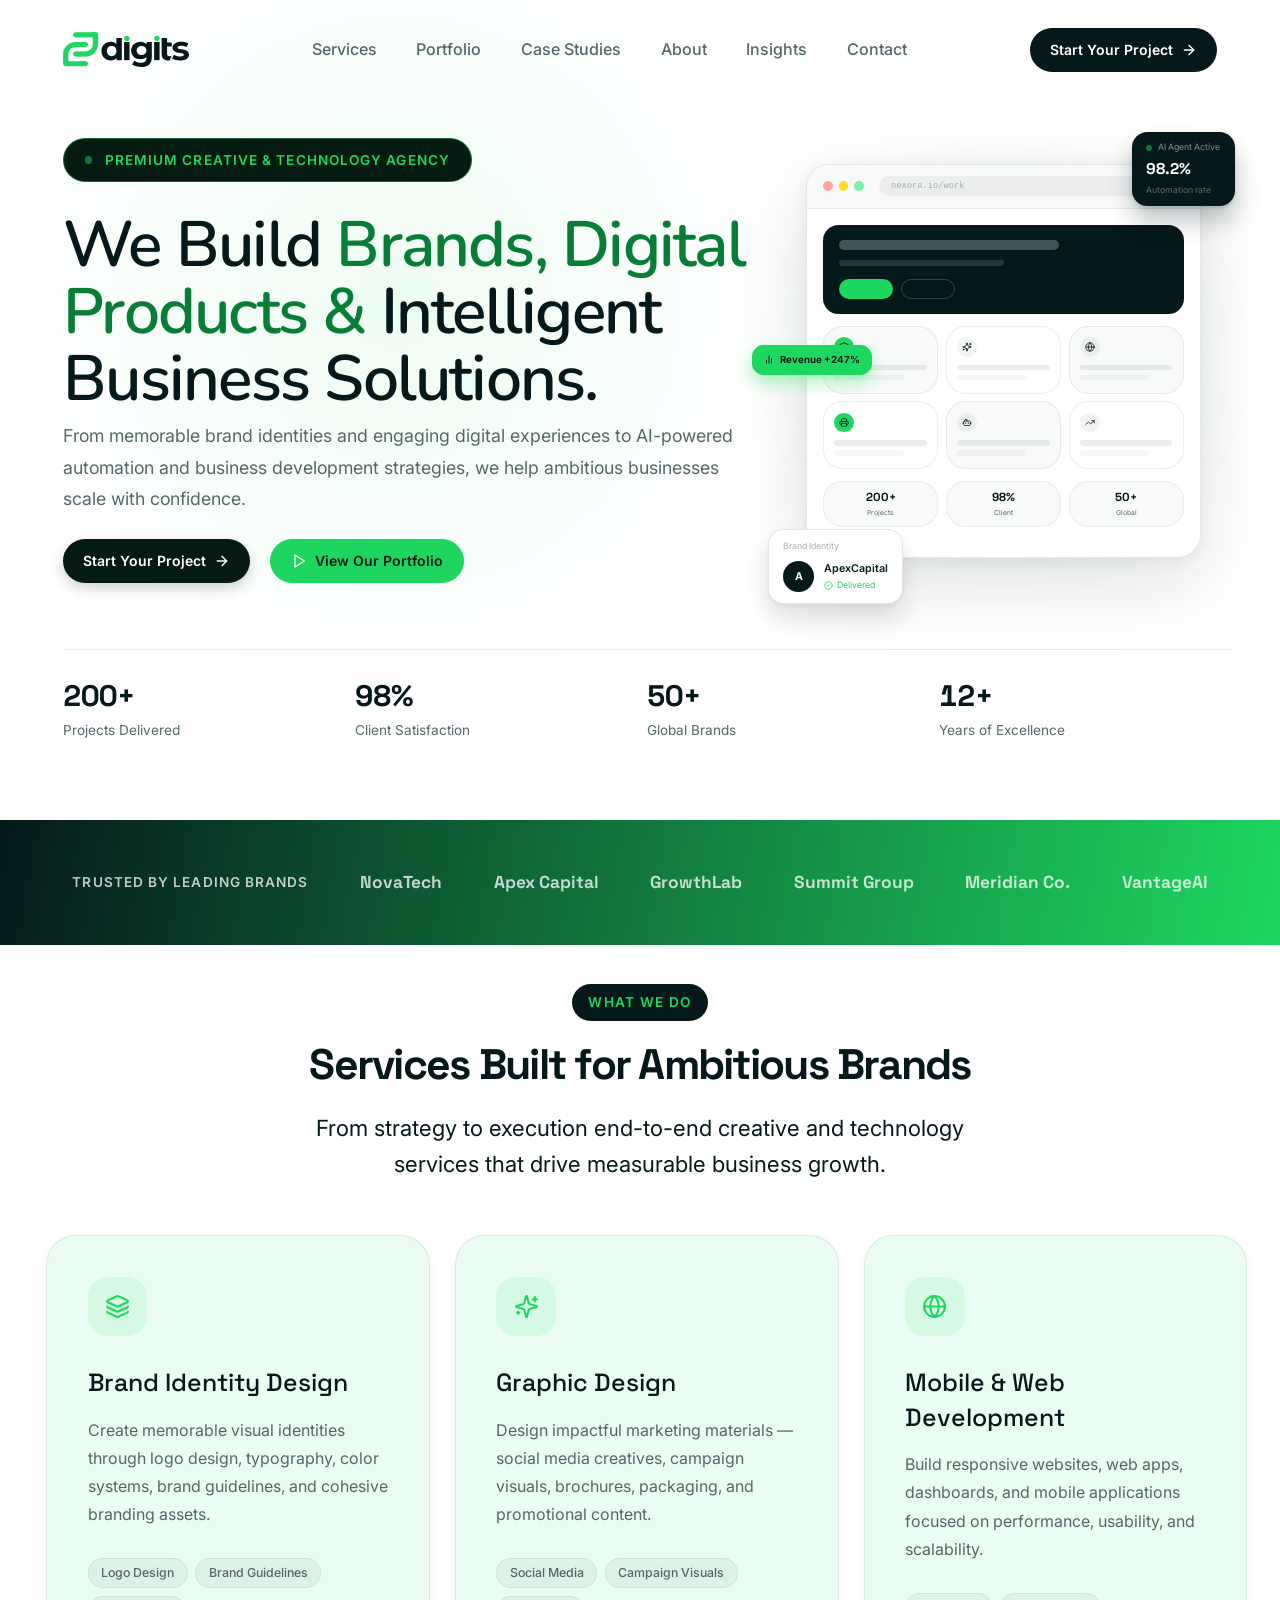
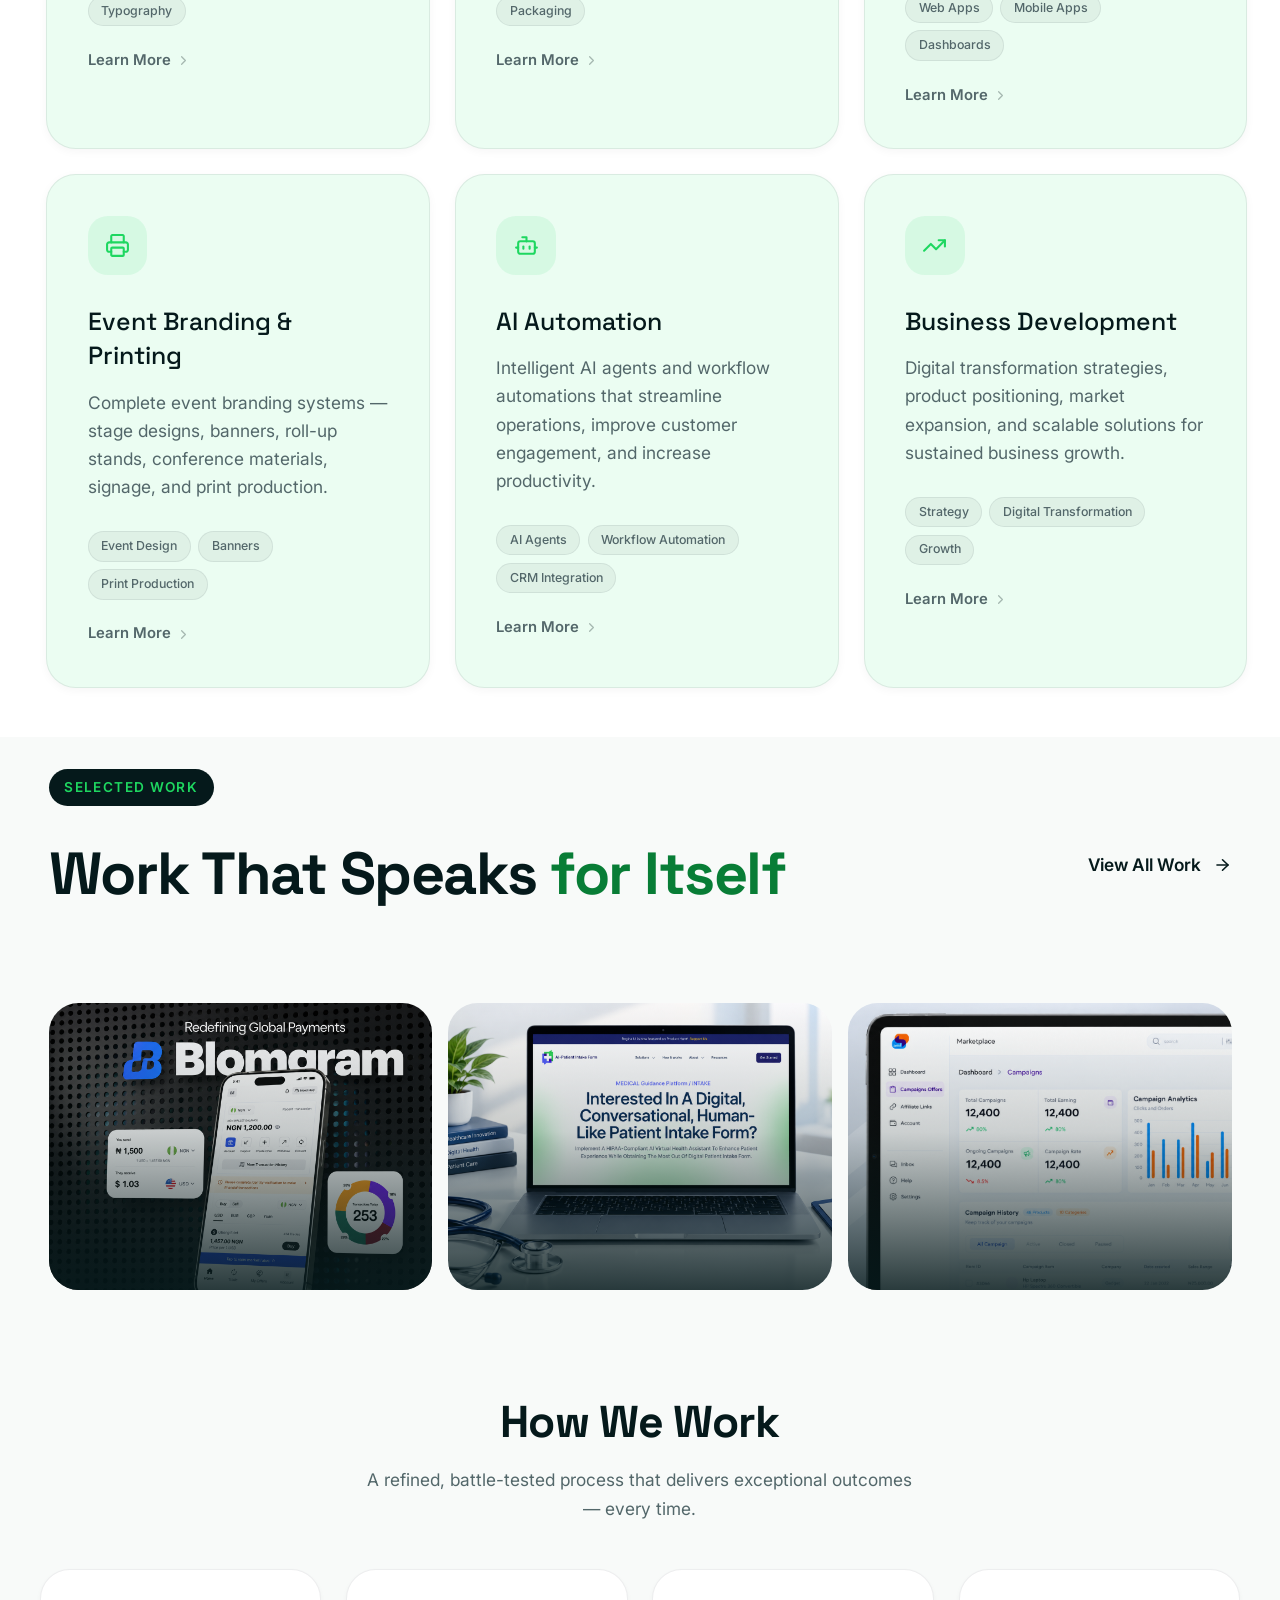
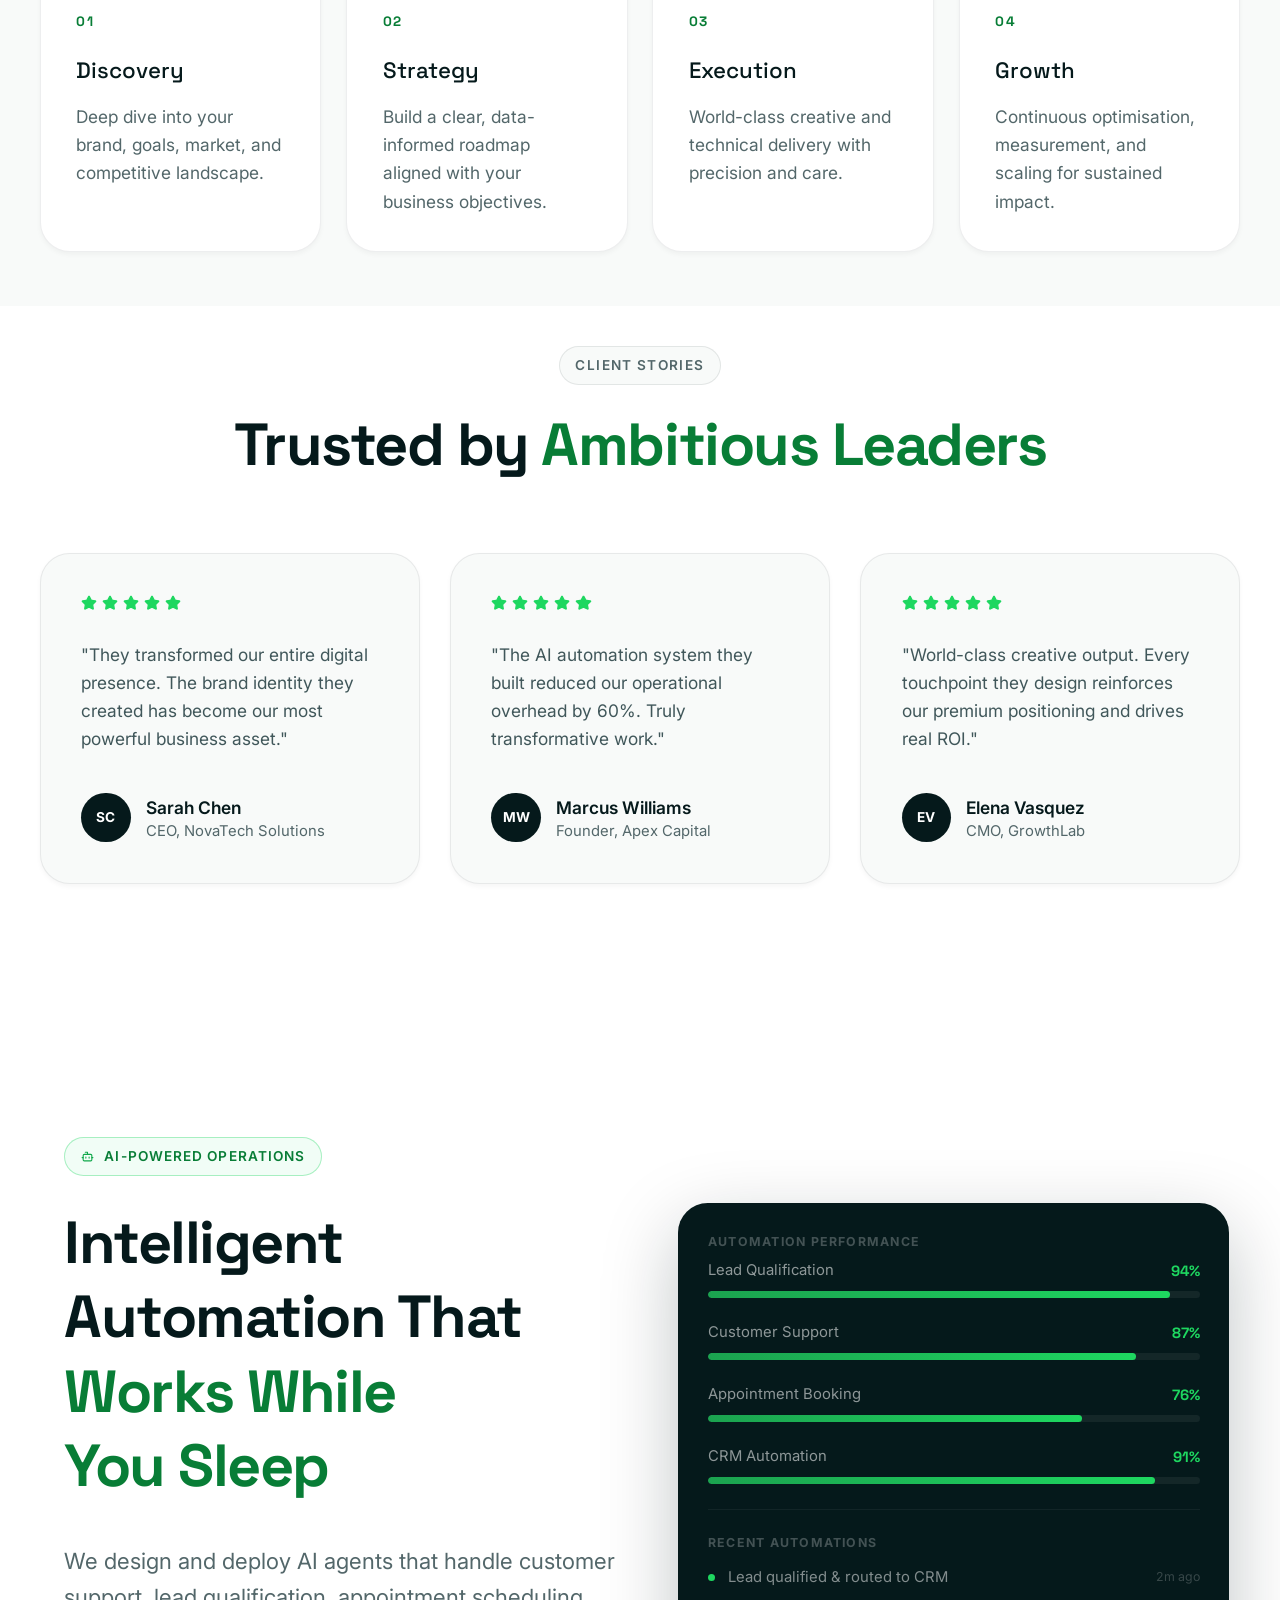
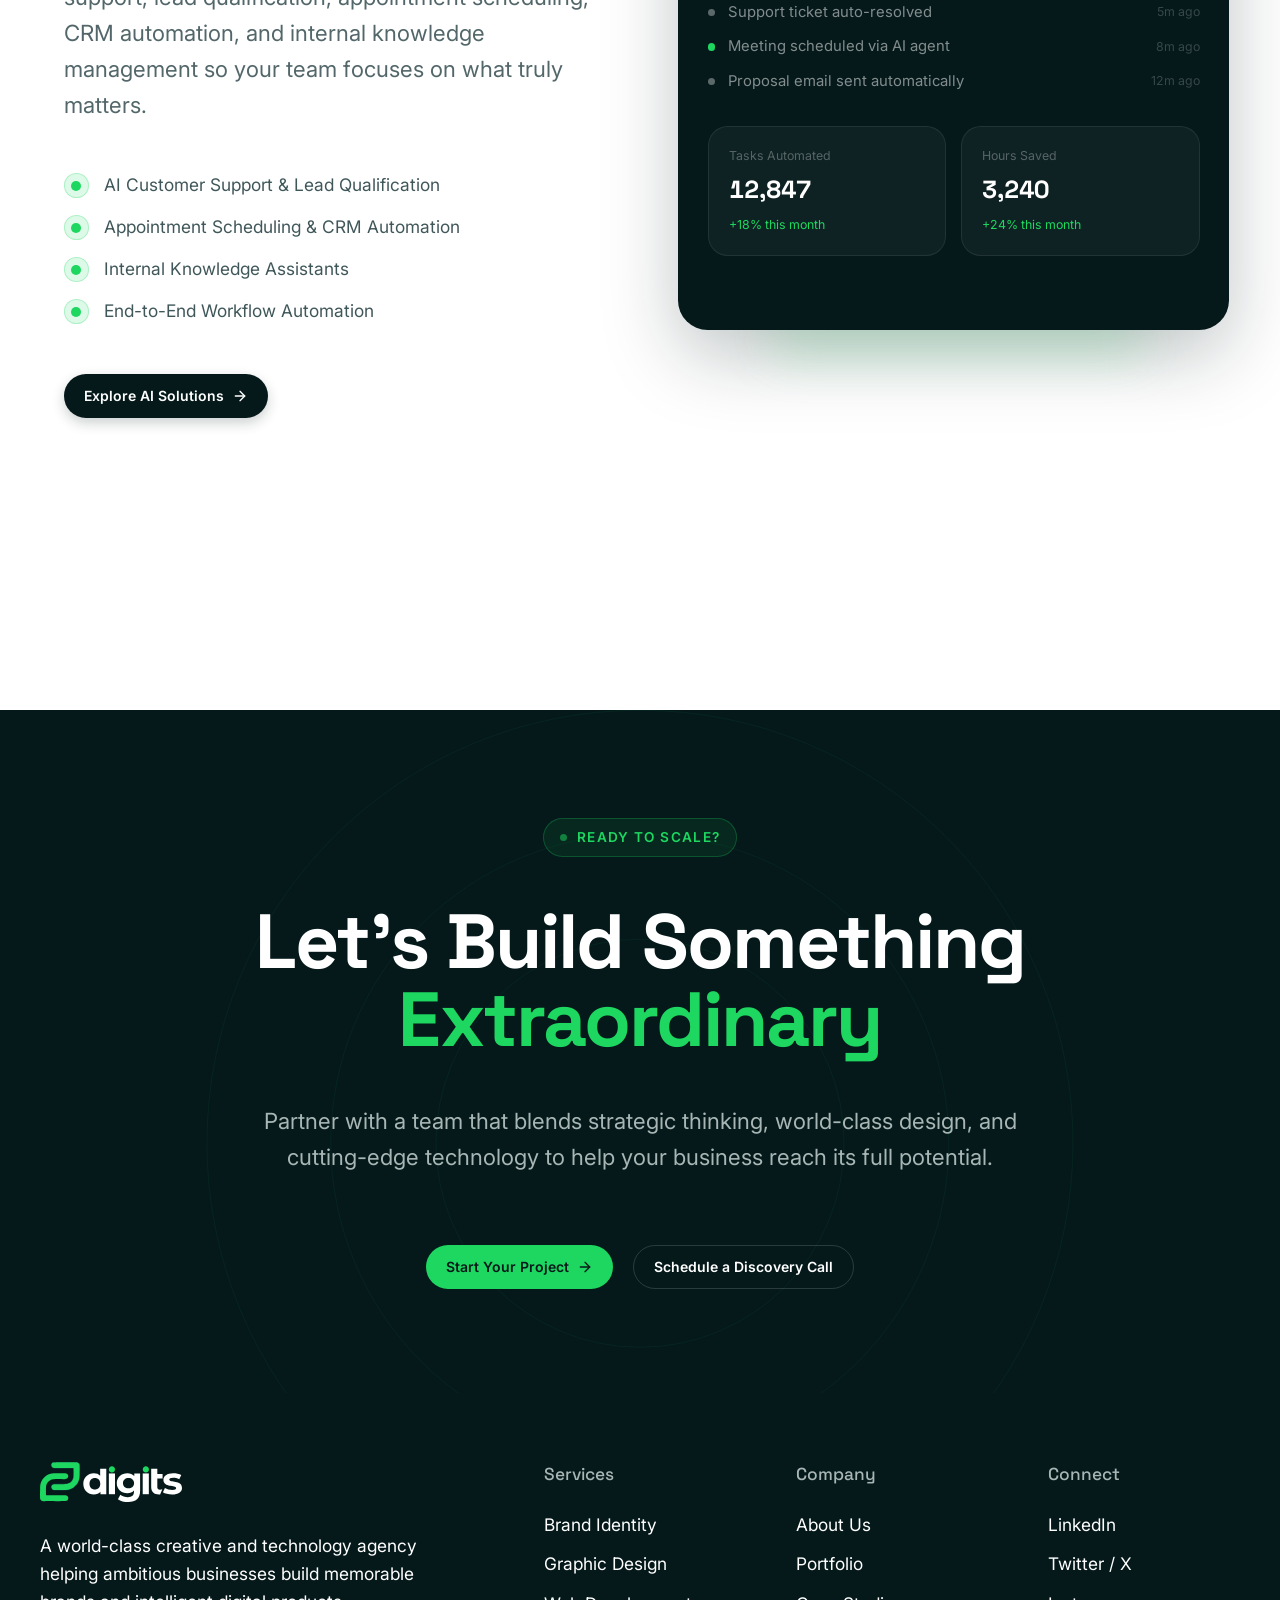
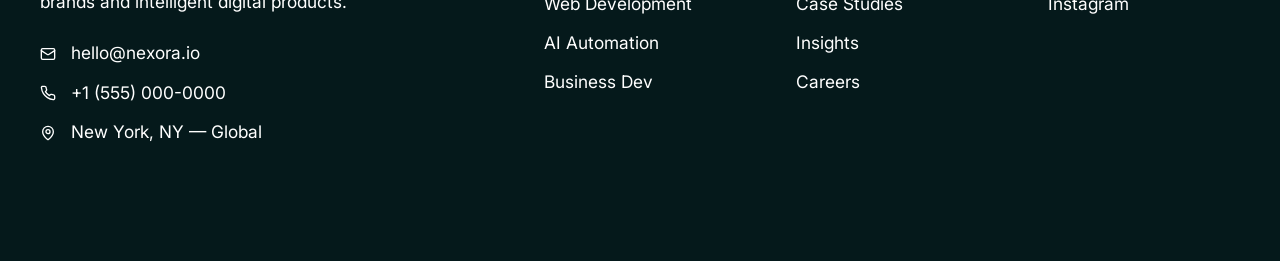
==== commit d091b7bb: "Use compact consistent action buttons across public pages" ====
--- a/index.html
+++ b/index.html
@@ -1,4 +1,4 @@
-<!doctype html><html lang="en"><head><meta charset="utf-8"><meta name="viewport" content="width=device-width, initial-scale=1"><meta name="description" content="Two Digitals — creative brand identities, digital products, intelligent automation, and business solutions."><meta name="theme-color" content="#05191b"><title>Two Digitals — Creative &amp; Technology Agency</title><link rel="stylesheet" href="styles.css"><link rel="preload" href="fonts/Inter-Variable.ttf" as="font" type="font/ttf" crossorigin><link rel="preload" href="fonts/Nunito-Variable.ttf" as="font" type="font/ttf" crossorigin><script src="site-config.js" defer></script><script src="site-runtime.js" defer></script><script src="app.js" defer></script><link rel="stylesheet" href="page-content.css"><script src="page-content-store.js" defer></script><script src="page-content.js" defer></script></head><body data-cms-page="home"><a class="skip-link" href="#services" data-cms-node="home-ac5f33daae8ad4">Skip to content</a><main class="site"><section class="hero" id="top" aria-labelledby="hero-title"><header class="header"><a href="#top" aria-label="Two Digitals home" data-cms-node="home-891ef8787518fb"><img src="assets/f1a41cef-80e0-47cd-9f32-ef1ed44f1dd8.svg" alt="Two Digitals" class="logo" width="141.264" height="40.4245" style="--asset-width:141.264;--asset-height:40.4245" decoding="async" data-cms-node="home-8f6d7c75d85b78"></a>
+<!doctype html><html lang="en"><head><meta charset="utf-8"><meta name="viewport" content="width=device-width, initial-scale=1"><meta name="description" content="Two Digitals — creative brand identities, digital products, intelligent automation, and business solutions."><meta name="theme-color" content="#05191b"><title>Two Digitals — Creative &amp; Technology Agency</title><link rel="stylesheet" href="styles.css"><link rel="preload" href="fonts/Inter-Variable.ttf" as="font" type="font/ttf" crossorigin><link rel="preload" href="fonts/Nunito-Variable.ttf" as="font" type="font/ttf" crossorigin><script src="site-config.js" defer></script><script src="site-runtime.js" defer></script><script src="app.js" defer></script><link rel="stylesheet" href="page-content.css"><script src="page-content-store.js" defer></script><script src="page-content.js" defer></script><link rel="stylesheet" href="buttons.css"></head><body data-cms-page="home"><a class="skip-link" href="#services" data-cms-node="home-ac5f33daae8ad4">Skip to content</a><main class="site"><section class="hero" id="top" aria-labelledby="hero-title"><header class="header"><a href="#top" aria-label="Two Digitals home" data-cms-node="home-891ef8787518fb"><img src="assets/f1a41cef-80e0-47cd-9f32-ef1ed44f1dd8.svg" alt="Two Digitals" class="logo" width="141.264" height="40.4245" style="--asset-width:141.264;--asset-height:40.4245" decoding="async" data-cms-node="home-8f6d7c75d85b78"></a>
 <button class="menu-toggle" aria-expanded="false" aria-controls="main-nav"><span></span><span></span><span class="sr-only" data-cms-node="home-7143fe4667f126">Toggle navigation</span></button>
 <nav id="main-nav" aria-label="Main navigation"><a href="services.html" data-cms-node="home-4dedcd016817b3">Services</a><a href="portfolio.html" data-cms-node="home-bc2fc1d0bc9e3d">Portfolio</a><a href="case-studies.html" data-cms-node="home-ce0232e0b13c23">Case Studies</a><a href="#process" data-cms-node="home-308cd98606e629">About</a><a href="#automation" data-cms-node="home-358c5795430ea7">Insights</a><a href="contact.html" data-cms-node="home-e0560a283ea0f5">Contact</a></nav><a class="button button-dark" href="contact.html#project-form" data-cms-node="home-b2f22c00418587">Start Your Project<img src="assets/19a36aa6-f9a3-4a64-aa38-a41d34cc6672.svg" alt="" class="icon" width="19.4971" height="19.4971" style="--asset-width:19.4971;--asset-height:19.4971" decoding="async"></a></header><div class="hero-inner"><div class="hero-copy"><div class="label label-hero" data-cms-node="home-cc70b7300260fd"><i></i>Premium Creative &amp; Technology Agency</div>
 <h1 id="hero-title" data-cms-node="home-72e454f043eee4">We Build <em data-cms-node="home-ed0c013b21b60f">Brands, Digital Products &amp;</em> Intelligent Business Solutions.</h1>
--- a/buttons.css
+++ b/buttons.css
@@ -0,0 +1,8 @@
+/* Shared action sizing; loaded after page-specific design styles. */
+:root{--action-font-size:14px;--action-line-height:20px;--action-padding-y:10px;--action-padding-x:20px;--action-icon-size:16px;--action-gap:8px;--action-min-height:44px}
+body .button,body.contact-flow .action:not([data-node-id="455:47646"]){font-size:var(--action-font-size)!important;line-height:var(--action-line-height)!important;padding:var(--action-padding-y) var(--action-padding-x)!important;height:auto!important;min-height:var(--action-min-height)!important;gap:var(--action-gap)!important;max-width:100%;white-space:normal;text-align:center}
+body .button>img{width:var(--action-icon-size)!important;height:var(--action-icon-size)!important;flex-shrink:0}
+body.contact-flow .action:not([data-node-id="455:47646"]) .semantic-text{font-size:var(--action-font-size)!important;line-height:var(--action-line-height)!important;text-align:center}
+@media(max-width:600px){:root{--action-font-size:12px;--action-line-height:18px;--action-padding-y:10px;--action-padding-x:16px;--action-icon-size:14px;--action-gap:7px}}
+/* Header actions leave room for the brand and menu control. */
+@media(max-width:1023px){body .header>.button,body.contact-flow [data-node-id="455:47673"]{font-size:12px!important;padding:10px 14px!important}body.contact-flow [data-node-id="455:47673"] .semantic-text{font-size:12px!important}}
